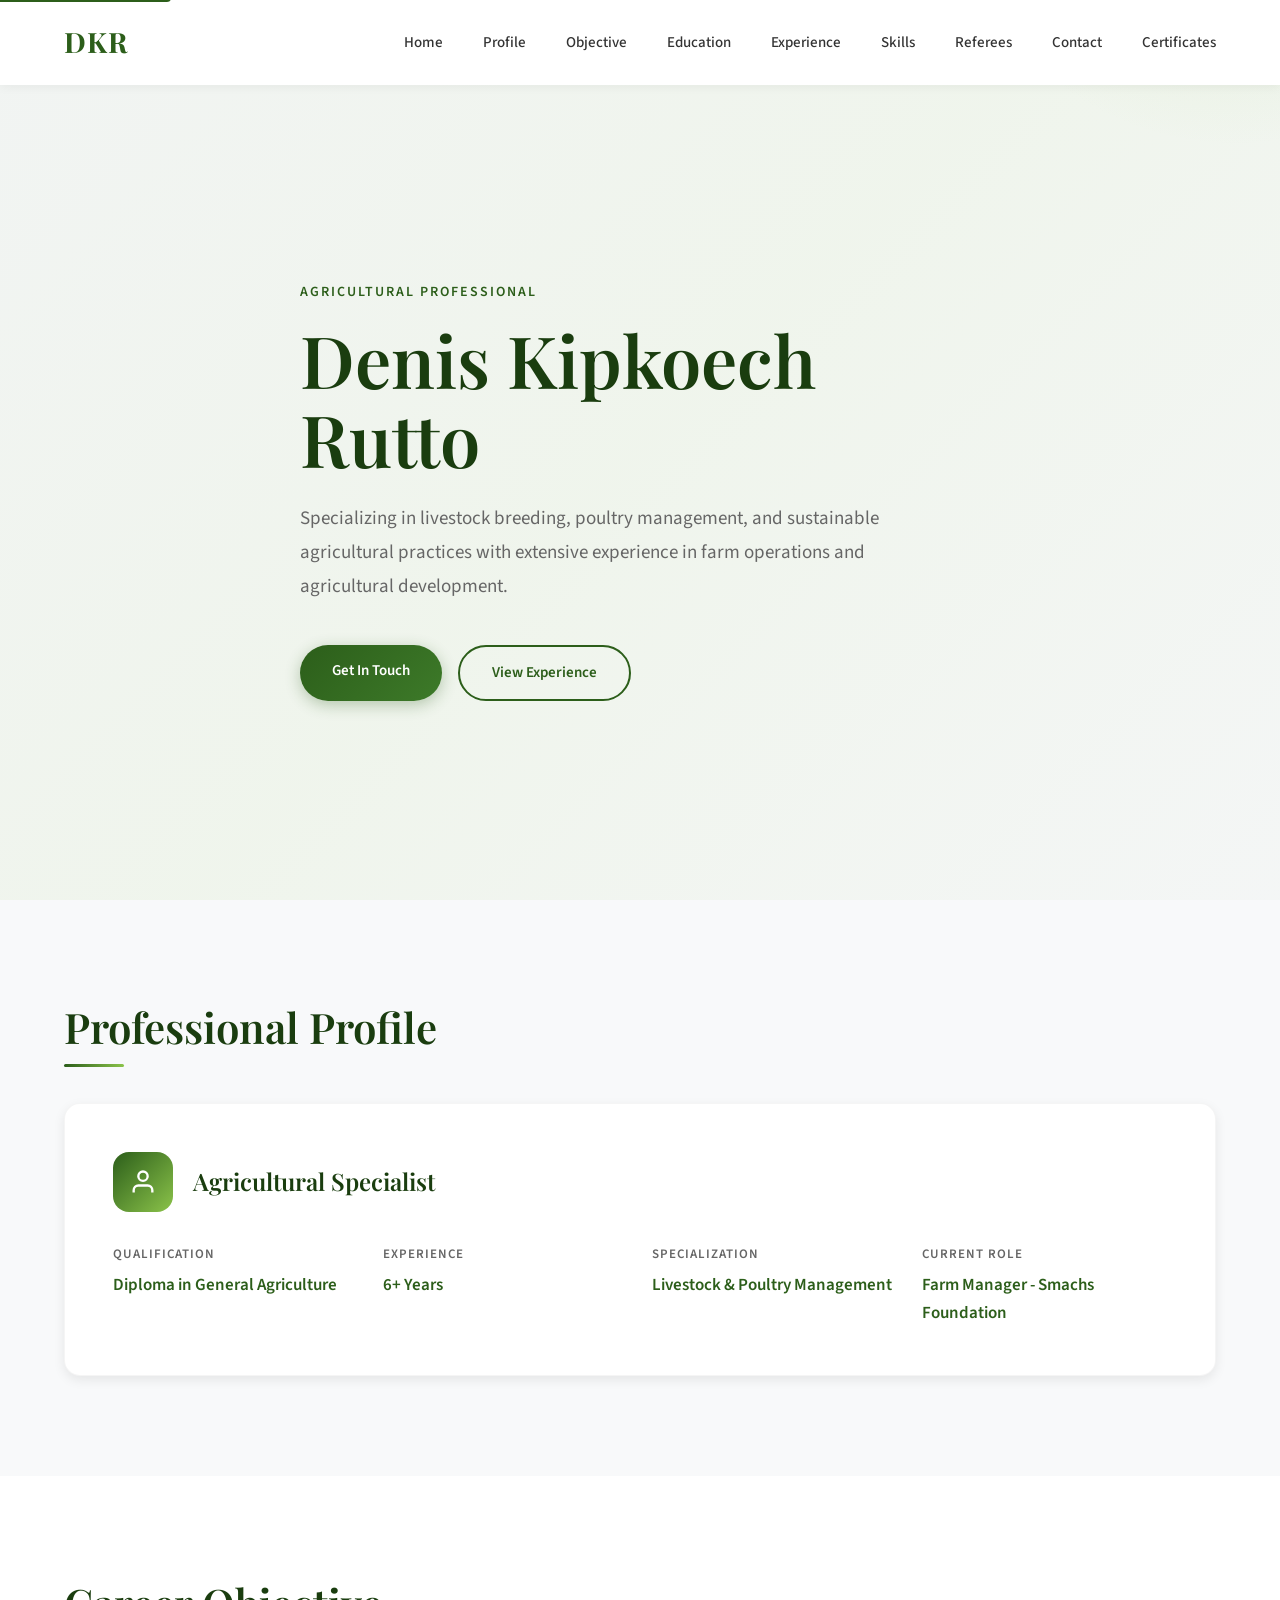
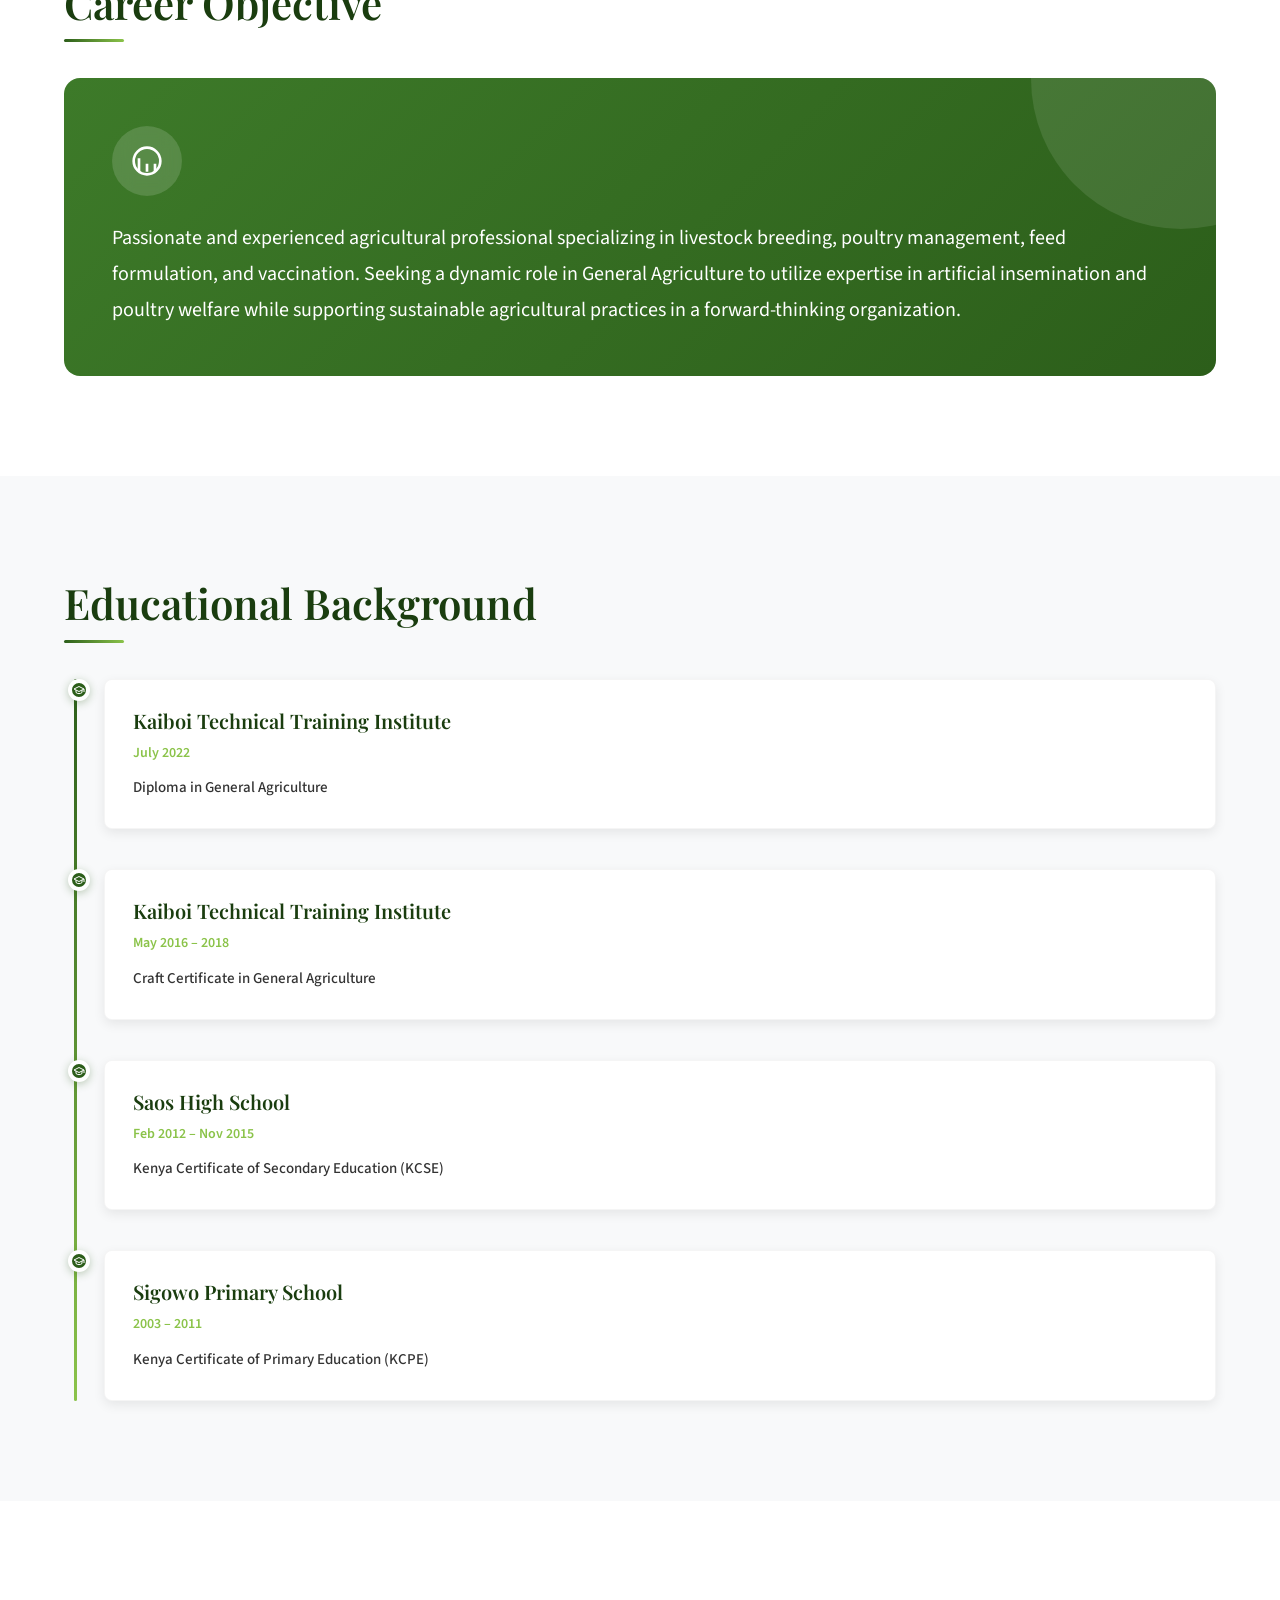
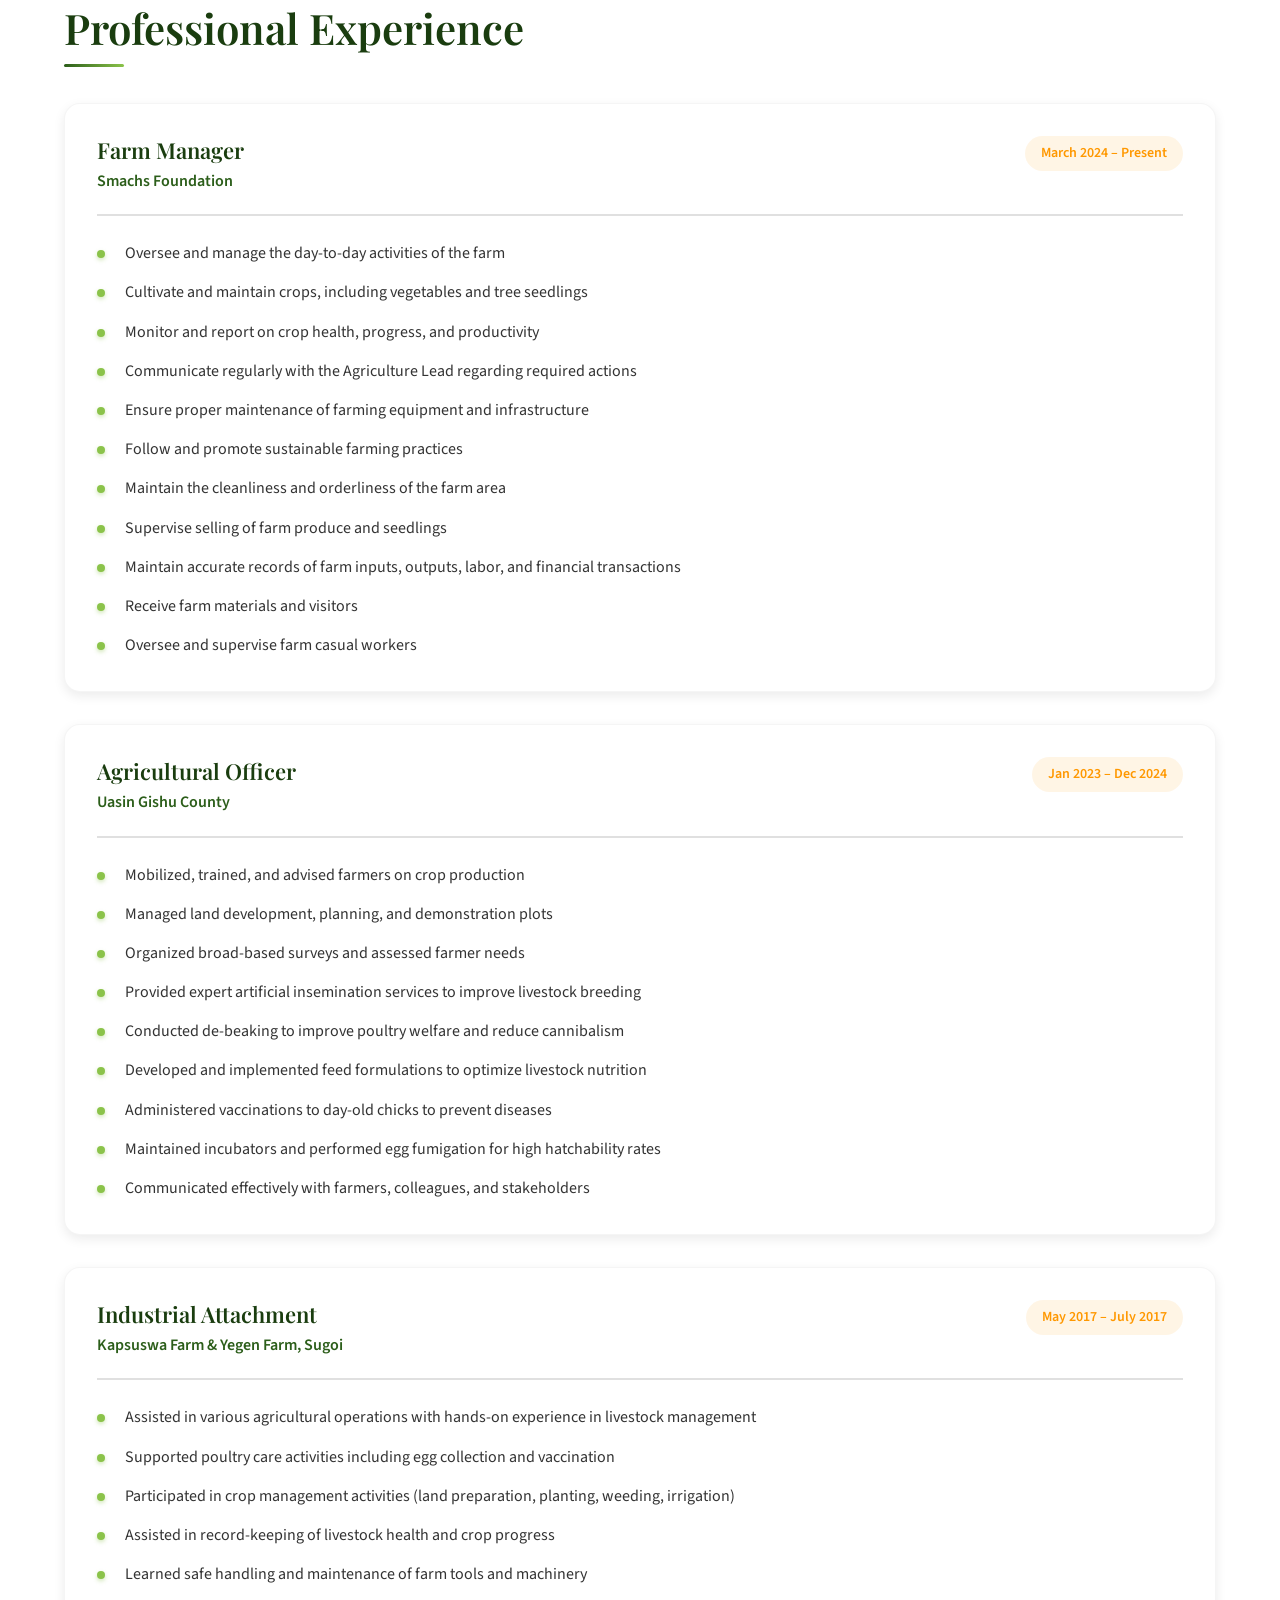
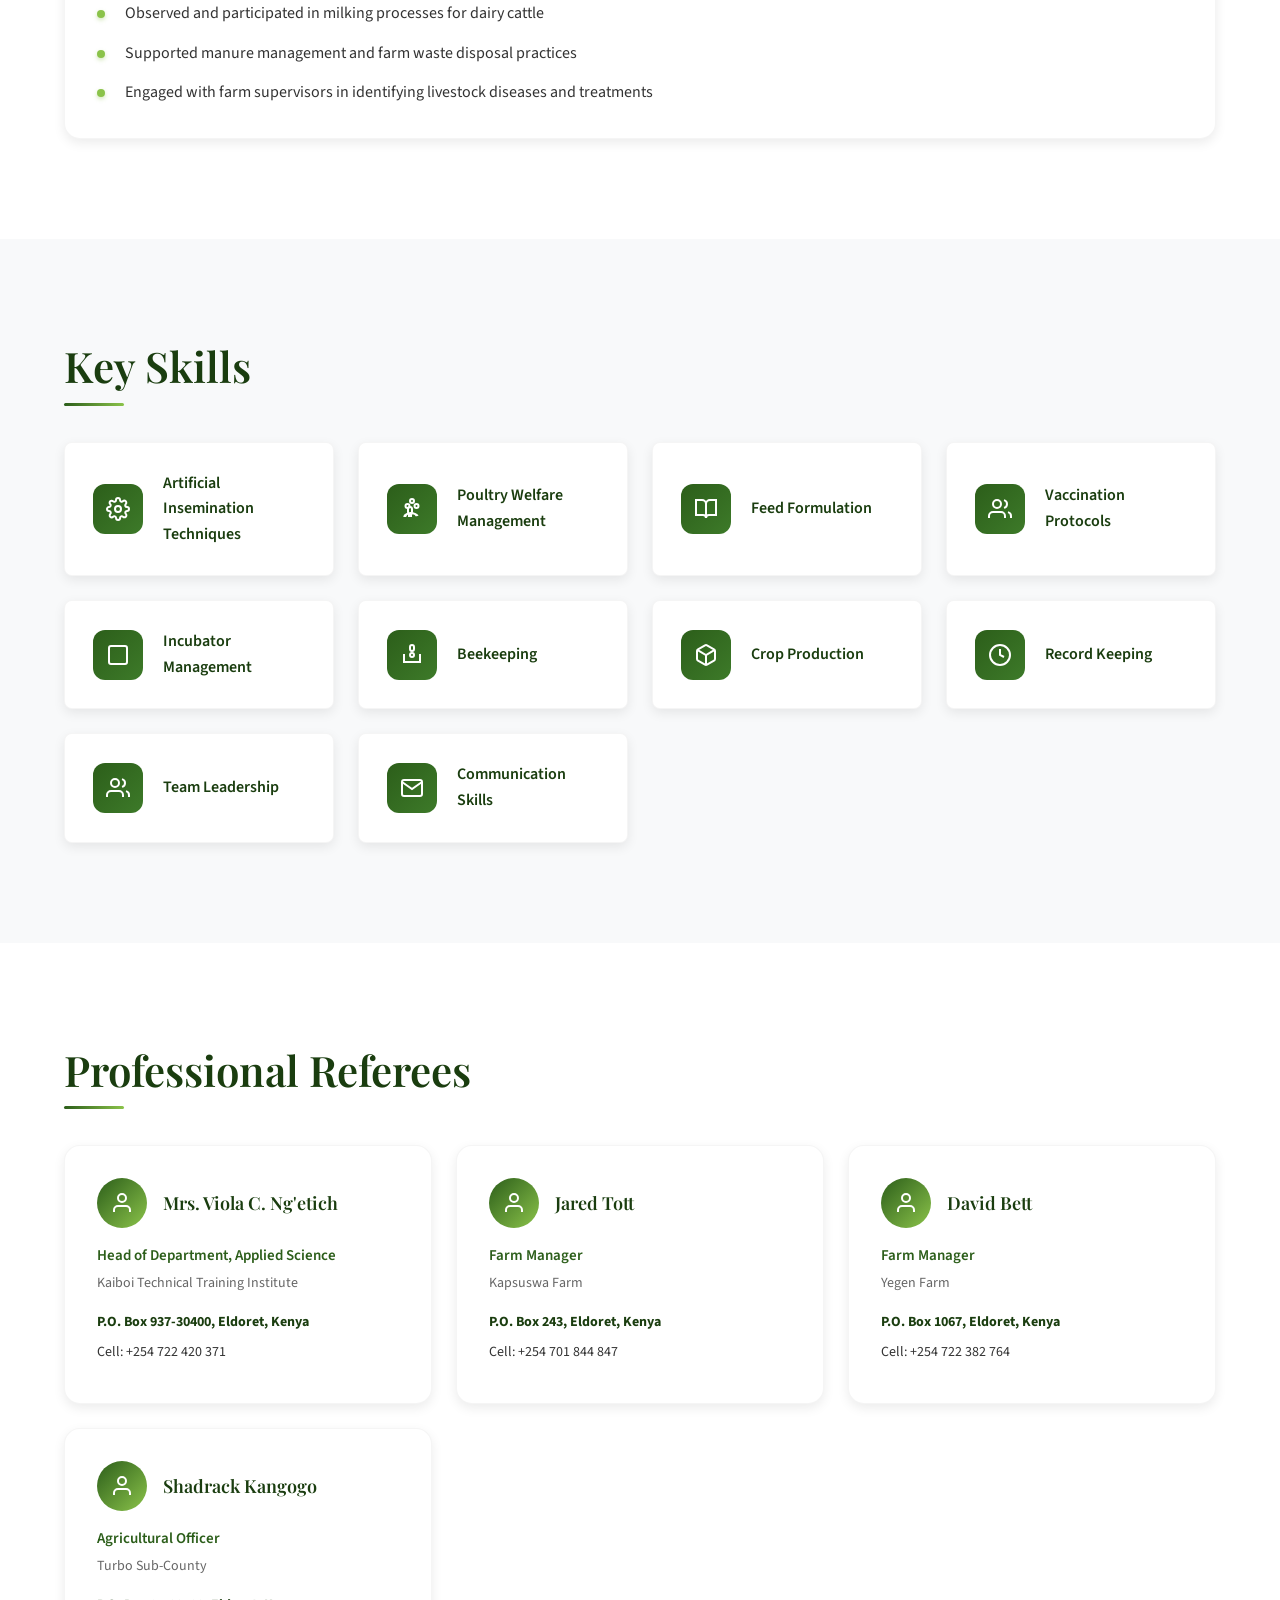
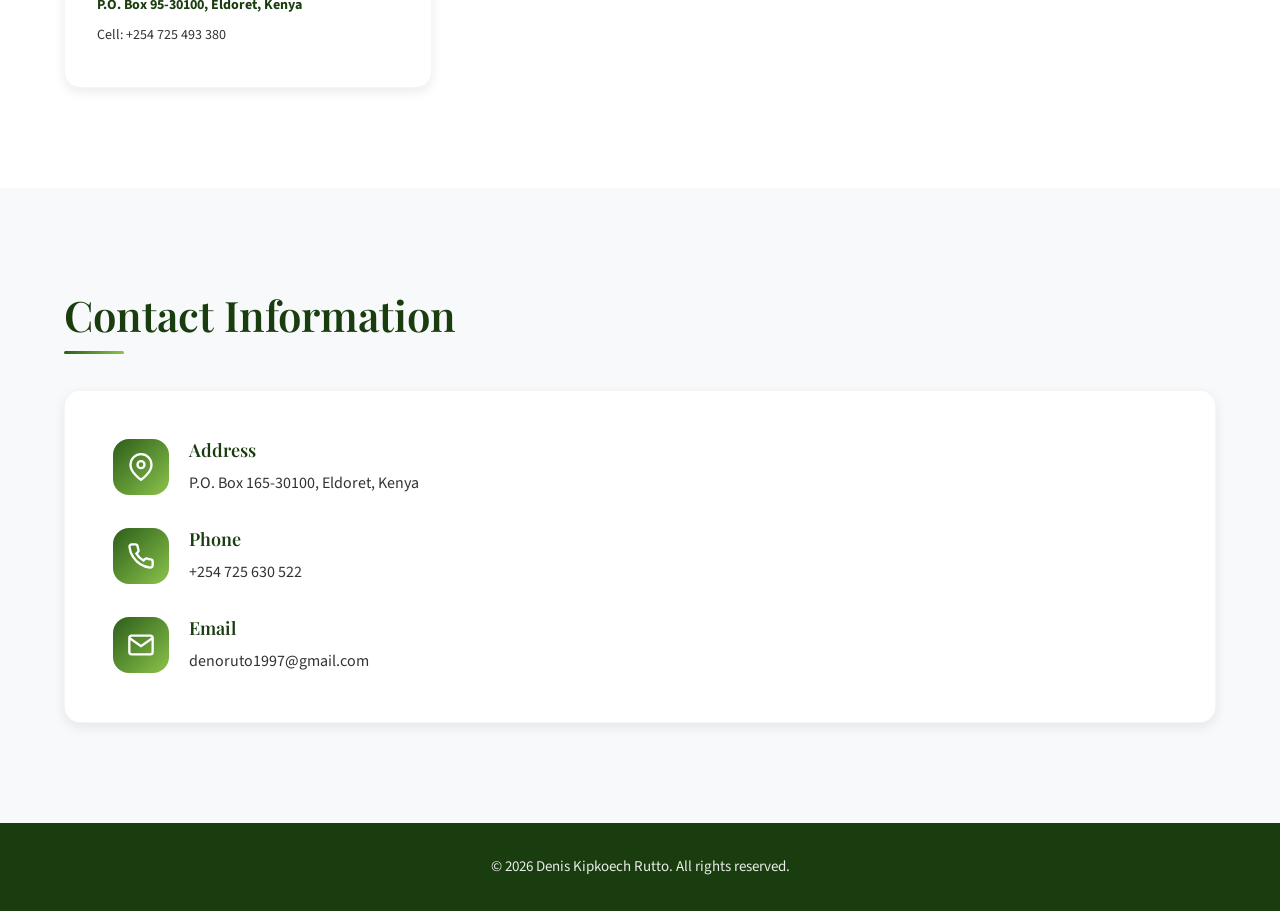
==== index.html @ 4ead5e88 "Initial commit" ====
<!DOCTYPE html>
<html lang="en">
<head>
    <meta charset="UTF-8">
    <meta name="viewport" content="width=device-width, initial-scale=1.0">
    <meta name="description" content="Denis Kipkoech Rutto - Agricultural Professional specializing in livestock breeding, poultry management, and sustainable farming with 6+ years of experience.">
    <meta property="og:title" content="Denis Kipkoech Rutto - Agricultural Professional Portfolio">
    <meta property="og:description" content="Professional portfolio showcasing expertise in livestock breeding, poultry management, feed formulation, and sustainable agriculture.">
    <meta property="og:type" content="website">
    <link rel="canonical" href="https://denoruto1997.github.io/portfolio/">
    <title>Denis Kipkoech Rutto - Agricultural Professional Portfolio</title>
    <link rel="stylesheet" href="css/style.css">
    <script type="application/ld+json">
    {
      "@context": "https://schema.org",
      "@type": "Person",
      "name": "Denis Kipkoech Rutto",
      "url": "https://denoruto1997.github.io/portfolio/",
      "jobTitle": "Farm Manager",
      "worksFor": {
        "@type": "Organization",
        "name": "Smachs Foundation"
      },
      "alumniOf": "Kaiboi Technical Training Institute",
      "knowsAbout": [
        "Livestock Breeding",
        "Poultry Management",
        "Artificial Insemination",
        "Feed Formulation",
        "Sustainable Agriculture"
      ],
      "telephone": "+254725630522",
      "email": "denoruto1997@gmail.com",
      "address": {
        "@type": "PostalAddress",
        "addressLocality": "Eldoret",
        "addressCountry": "Kenya"
      }
    }
    </script>
    <link href="https://fonts.googleapis.com/css2?family=Playfair+Display:wght@400;600;700&family=Source+Sans+Pro:wght@300;400;600&display=swap" rel="stylesheet">
</head>
<body>
    <a href="#main-content" class="skip-link">Skip to main content</a>
    <nav class="navbar">
        <div class="container">
            <div class="logo">DKR</div>
            <button class="menu-toggle" id="menuToggle" aria-label="Toggle navigation menu" aria-expanded="false" aria-controls="navMenu">
                <span></span>
                <span></span>
                <span></span>
            </button>
            <ul class="nav-menu" id="navMenu">
                <li><a href="#home">Home</a></li>
                <li><a href="#profile">Profile</a></li>
                <li><a href="#objective">Objective</a></li>
                <li><a href="#education">Education</a></li>
                <li><a href="#experience">Experience</a></li>
                <li><a href="#skills">Skills</a></li>
                <li><a href="#referees">Referees</a></li>
                <li><a href="#contact">Contact</a></li>
                <li><a href="certificates.html">Certificates</a></li>
            </ul>
        </div>
    </nav>

    <section id="home" class="hero">
        <div class="container">
            <div class="hero-content">
                <div class="hero-text">
                    <span class="subtitle">Agricultural Professional</span>
                    <h1>Denis Kipkoech Rutto</h1>
                    <p class="hero-description">Specializing in livestock breeding, poultry management, and sustainable agricultural practices with extensive experience in farm operations and agricultural development.</p>
                    <div class="hero-buttons">
                        <a href="#contact" class="btn btn-primary">Get In Touch</a>
                        <a href="#experience" class="btn btn-secondary">View Experience</a>
                    </div>
                </div>
            </div>
        </div>
        <div class="hero-bg"></div>
    </section>

    <section id="profile" class="section">
        <div class="container">
            <h2 class="section-title">Professional Profile</h2>
            <div class="profile-card">
                <div class="profile-header">
                    <div class="profile-icon">
                        <svg viewBox="0 0 24 24" fill="none" stroke="currentColor" stroke-width="2">
                            <path d="M20 21v-2a4 4 0 0 0-4-4H8a4 4 0 0 0-4 4v2"></path>
                            <circle cx="12" cy="7" r="4"></circle>
                        </svg>
                    </div>
                    <h3>Agricultural Specialist</h3>
                </div>
                <div class="profile-content">
                    <div class="info-grid">
                        <div class="info-item">
                            <span class="info-label">Qualification</span>
                            <span class="info-value">Diploma in General Agriculture</span>
                        </div>
                        <div class="info-item">
                            <span class="info-label">Experience</span>
                            <span class="info-value">6+ Years</span>
                        </div>
                        <div class="info-item">
                            <span class="info-label">Specialization</span>
                            <span class="info-value">Livestock & Poultry Management</span>
                        </div>
                        <div class="info-item">
                            <span class="info-label">Current Role</span>
                            <span class="info-value">Farm Manager - Smachs Foundation</span>
                        </div>
                    </div>
                </div>
            </div>
        </div>
    </section>

    <section id="objective" class="section alt">
        <div class="container">
            <h2 class="section-title">Career Objective</h2>
            <div class="objective-card">
                <div class="objective-icon">
                    <svg viewBox="0 0 24 24" fill="none" stroke="currentColor" stroke-width="2">
                        <path d="M12 20v-6M6 20V10M18 20v-6"></path>
                        <path d="M22 12a10 10 0 0 0-10-10C6.48 2 2 6.48 2 12s4.48 10 10 10a10 10 0 0 0 10-10z"></path>
                    </svg>
                </div>
                <p class="objective-text">Passionate and experienced agricultural professional specializing in livestock breeding, poultry management, feed formulation, and vaccination. Seeking a dynamic role in General Agriculture to utilize expertise in artificial insemination and poultry welfare while supporting sustainable agricultural practices in a forward-thinking organization.</p>
            </div>
        </div>
    </section>

    <section id="education" class="section">
        <div class="container">
            <h2 class="section-title">Educational Background</h2>
            <div class="timeline">
                <div class="timeline-item">
                    <div class="timeline-marker">
                        <svg viewBox="0 0 24 24" fill="none" stroke="currentColor" stroke-width="2">
                            <path d="M22 10v6M2 10l10-5 10 5-10 5z"></path>
                            <path d="M6 12v5c3 3 9 3 12 0v-5"></path>
                        </svg>
                    </div>
                    <div class="timeline-content">
                        <h3>Kaiboi Technical Training Institute</h3>
                        <span class="timeline-date">July 2022</span>
                        <span class="timeline-degree">Diploma in General Agriculture</span>
                    </div>
                </div>
                <div class="timeline-item">
                    <div class="timeline-marker">
                        <svg viewBox="0 0 24 24" fill="none" stroke="currentColor" stroke-width="2">
                            <path d="M22 10v6M2 10l10-5 10 5-10 5z"></path>
                            <path d="M6 12v5c3 3 9 3 12 0v-5"></path>
                        </svg>
                    </div>
                    <div class="timeline-content">
                        <h3>Kaiboi Technical Training Institute</h3>
                        <span class="timeline-date">May 2016 – 2018</span>
                        <span class="timeline-degree">Craft Certificate in General Agriculture</span>
                    </div>
                </div>
                <div class="timeline-item">
                    <div class="timeline-marker">
                        <svg viewBox="0 0 24 24" fill="none" stroke="currentColor" stroke-width="2">
                            <path d="M22 10v6M2 10l10-5 10 5-10 5z"></path>
                            <path d="M6 12v5c3 3 9 3 12 0v-5"></path>
                        </svg>
                    </div>
                    <div class="timeline-content">
                        <h3>Saos High School</h3>
                        <span class="timeline-date">Feb 2012 – Nov 2015</span>
                        <span class="timeline-degree">Kenya Certificate of Secondary Education (KCSE)</span>
                    </div>
                </div>
                <div class="timeline-item">
                    <div class="timeline-marker">
                        <svg viewBox="0 0 24 24" fill="none" stroke="currentColor" stroke-width="2">
                            <path d="M22 10v6M2 10l10-5 10 5-10 5z"></path>
                            <path d="M6 12v5c3 3 9 3 12 0v-5"></path>
                        </svg>
                    </div>
                    <div class="timeline-content">
                        <h3>Sigowo Primary School</h3>
                        <span class="timeline-date">2003 – 2011</span>
                        <span class="timeline-degree">Kenya Certificate of Primary Education (KCPE)</span>
                    </div>
                </div>
            </div>
        </div>
    </section>

    <section id="experience" class="section alt">
        <div class="container">
            <h2 class="section-title">Professional Experience</h2>
            <div class="experience-list">
                <article class="experience-card">
                    <div class="experience-header">
                        <div class="experience-title">
                            <h3>Farm Manager</h3>
                            <span class="company">Smachs Foundation</span>
                        </div>
                        <span class="experience-date">March 2024 – Present</span>
                    </div>
                    <ul class="responsibilities">
                        <li>Oversee and manage the day-to-day activities of the farm</li>
                        <li>Cultivate and maintain crops, including vegetables and tree seedlings</li>
                        <li>Monitor and report on crop health, progress, and productivity</li>
                        <li>Communicate regularly with the Agriculture Lead regarding required actions</li>
                        <li>Ensure proper maintenance of farming equipment and infrastructure</li>
                        <li>Follow and promote sustainable farming practices</li>
                        <li>Maintain the cleanliness and orderliness of the farm area</li>
                        <li>Supervise selling of farm produce and seedlings</li>
                        <li>Maintain accurate records of farm inputs, outputs, labor, and financial transactions</li>
                        <li>Receive farm materials and visitors</li>
                        <li>Oversee and supervise farm casual workers</li>
                    </ul>
                </article>
                <article class="experience-card">
                    <div class="experience-header">
                        <div class="experience-title">
                            <h3>Agricultural Officer</h3>
                            <span class="company">Uasin Gishu County</span>
                        </div>
                        <span class="experience-date">Jan 2023 – Dec 2024</span>
                    </div>
                    <ul class="responsibilities">
                        <li>Mobilized, trained, and advised farmers on crop production</li>
                        <li>Managed land development, planning, and demonstration plots</li>
                        <li>Organized broad-based surveys and assessed farmer needs</li>
                        <li>Provided expert artificial insemination services to improve livestock breeding</li>
                        <li>Conducted de-beaking to improve poultry welfare and reduce cannibalism</li>
                        <li>Developed and implemented feed formulations to optimize livestock nutrition</li>
                        <li>Administered vaccinations to day-old chicks to prevent diseases</li>
                        <li>Maintained incubators and performed egg fumigation for high hatchability rates</li>
                        <li>Communicated effectively with farmers, colleagues, and stakeholders</li>
                    </ul>
                </article>
                <article class="experience-card">
                    <div class="experience-header">
                        <div class="experience-title">
                            <h3>Industrial Attachment</h3>
                            <span class="company">Kapsuswa Farm & Yegen Farm, Sugoi</span>
                        </div>
                        <span class="experience-date">May 2017 – July 2017</span>
                    </div>
                    <ul class="responsibilities">
                        <li>Assisted in various agricultural operations with hands-on experience in livestock management</li>
                        <li>Supported poultry care activities including egg collection and vaccination</li>
                        <li>Participated in crop management activities (land preparation, planting, weeding, irrigation)</li>
                        <li>Assisted in record-keeping of livestock health and crop progress</li>
                        <li>Learned safe handling and maintenance of farm tools and machinery</li>
                        <li>Observed and participated in milking processes for dairy cattle</li>
                        <li>Supported manure management and farm waste disposal practices</li>
                        <li>Engaged with farm supervisors in identifying livestock diseases and treatments</li>
                    </ul>
                </article>
            </div>
        </div>
    </section>

    <section id="skills" class="section">
        <div class="container">
            <h2 class="section-title">Key Skills</h2>
            <div class="skills-grid">
                <div class="skill-item">
                    <div class="skill-icon">
                        <svg viewBox="0 0 24 24" fill="none" stroke="currentColor" stroke-width="2">
                            <circle cx="12" cy="12" r="3"></circle>
                            <path d="M19.4 15a1.65 1.65 0 0 0 .33 1.82l.06.06a2 2 0 0 1 0 2.83 2 2 0 0 1-2.83 0l-.06-.06a1.65 1.65 0 0 0-1.82-.33 1.65 1.65 0 0 0-1 1.51V21a2 2 0 0 1-2 2 2 2 0 0 1-2-2v-.09A1.65 1.65 0 0 0 9 19.4a1.65 1.65 0 0 0-1.82.33l-.06.06a2 2 0 0 1-2.83 0 2 2 0 0 1 0-2.83l.06-.06a1.65 1.65 0 0 0 .33-1.82 1.65 1.65 0 0 0-1.51-1H3a2 2 0 0 1-2-2 2 2 0 0 1 2-2h.09A1.65 1.65 0 0 0 4.6 9a1.65 1.65 0 0 0-.33-1.82l-.06-.06a2 2 0 0 1 0-2.83 2 2 0 0 1 2.83 0l.06.06a1.65 1.65 0 0 0 1.82.33H9a1.65 1.65 0 0 0 1-1.51V3a2 2 0 0 1 2-2 2 2 0 0 1 2 2v.09a1.65 1.65 0 0 0 1 1.51 1.65 1.65 0 0 0 1.82-.33l.06-.06a2 2 0 0 1 2.83 0 2 2 0 0 1 0 2.83l-.06.06a1.65 1.65 0 0 0-.33 1.82V9a1.65 1.65 0 0 0 1.51 1H21a2 2 0 0 1 2 2 2 2 0 0 1-2 2h-.09a1.65 1.65 0 0 0-1.51 1z"></path>
                        </svg>
                    </div>
                    <span>Artificial Insemination Techniques</span>
                </div>
                <div class="skill-item">
                    <div class="skill-icon">
                        <svg viewBox="0 0 24 24" fill="none" stroke="currentColor" stroke-width="2">
                            <path d="M5.52 19c.64-2.2 1.84-3 6.48-3-4.4 0-7.36 2.27-7.48 2.98z"></path>
                            <path d="M16.52 19c-.64-2.2-1.84-3-6.48-3 4.4 0 7.36 2.27 7.48 2.98"></path>
                            <path d="M12 19c-2.21 0-4-1.79-4-4v-3c0-1.1.9-2 2-2s2 .9 2 2v3c0 2.21-1.79 4-4 4z"></path>
                            <path d="M12 2c1.1 0 2 .9 2 2s-.9 2-2 2-2-.9-2-2 .9-2 2-2z"></path>
                            <path d="M7.5 7c1.1 0 2 .9 2 2s-.9 2-2 2-2-.9-2-2 .9-2 2-2z"></path>
                            <path d="M16.5 7c1.1 0 2 .9 2 2s-.9 2-2 2-2-.9-2-2 .9-2 2-2z"></path>
                        </svg>
                    </div>
                    <span>Poultry Welfare Management</span>
                </div>
                <div class="skill-item">
                    <div class="skill-icon">
                        <svg viewBox="0 0 24 24" fill="none" stroke="currentColor" stroke-width="2">
                            <path d="M2 3h6a4 4 0 0 1 4 4v14a3 3 0 0 0-3-3H2z"></path>
                            <path d="M22 3h-6a4 4 0 0 0-4 4v14a3 3 0 0 1 3-3h7z"></path>
                        </svg>
                    </div>
                    <span>Feed Formulation</span>
                </div>
                <div class="skill-item">
                    <div class="skill-icon">
                        <svg viewBox="0 0 24 24" fill="none" stroke="currentColor" stroke-width="2">
                            <path d="M17 21v-2a4 4 0 0 0-4-4H5a4 4 0 0 0-4 4v2"></path>
                            <circle cx="9" cy="7" r="4"></circle>
                            <path d="M23 21v-2a4 4 0 0 0-3-3.87"></path>
                            <path d="M16 3.13a4 4 0 0 1 0 7.75"></path>
                        </svg>
                    </div>
                    <span>Vaccination Protocols</span>
                </div>
                <div class="skill-item">
                    <div class="skill-icon">
                        <svg viewBox="0 0 24 24" fill="none" stroke="currentColor" stroke-width="2">
                            <rect x="3" y="3" width="18" height="18" rx="2" ry="2"></rect>
                        </svg>
                    </div>
                    <span>Incubator Management</span>
                </div>
                <div class="skill-item">
                    <div class="skill-icon">
                        <svg viewBox="0 0 24 24" fill="none" stroke="currentColor" stroke-width="2">
                            <polyline points="5 12 4 12 4 19 20 19 20 12 19 12"></polyline>
                            <circle cx="12" cy="12" r="2"></circle>
                            <path d="M12 2a2 2 0 0 0-2 2v2a2 2 0 0 0 2 2 2 2 0 0 0 2-2V4a2 2 0 0 0-2-2z"></path>
                        </svg>
                    </div>
                    <span>Beekeeping</span>
                </div>
                <div class="skill-item">
                    <div class="skill-icon">
                        <svg viewBox="0 0 24 24" fill="none" stroke="currentColor" stroke-width="2">
                            <path d="M21 16V8a2 2 0 0 0-1-1.73l-7-4a2 2 0 0 0-2 0l-7 4A2 2 0 0 0 3 8v8a2 2 0 0 0 1 1.73l7 4a2 2 0 0 0 2 0l7-4A2 2 0 0 0 21 16z"></path>
                            <polyline points="3.27 6.96 12 12.01 20.73 6.96"></polyline>
                            <line x1="12" y1="22.08" x2="12" y2="12"></line>
                        </svg>
                    </div>
                    <span>Crop Production</span>
                </div>
                <div class="skill-item">
                    <div class="skill-icon">
                        <svg viewBox="0 0 24 24" fill="none" stroke="currentColor" stroke-width="2">
                            <circle cx="12" cy="12" r="10"></circle>
                            <polyline points="12 6 12 12 16 14"></polyline>
                        </svg>
                    </div>
                    <span>Record Keeping</span>
                </div>
                <div class="skill-item">
                    <div class="skill-icon">
                        <svg viewBox="0 0 24 24" fill="none" stroke="currentColor" stroke-width="2">
                            <path d="M17 21v-2a4 4 0 0 0-4-4H5a4 4 0 0 0-4 4v2"></path>
                            <circle cx="9" cy="7" r="4"></circle>
                            <path d="M23 21v-2a4 4 0 0 0-3-3.87"></path>
                            <path d="M16 3.13a4 4 0 0 1 0 7.75"></path>
                        </svg>
                    </div>
                    <span>Team Leadership</span>
                </div>
                <div class="skill-item">
                    <div class="skill-icon">
                        <svg viewBox="0 0 24 24" fill="none" stroke="currentColor" stroke-width="2">
                            <path d="M4 4h16c1.1 0 2 .9 2 2v12c0 1.1-.9 2-2 2H4c-1.1 0-2-.9-2-2V6c0-1.1.9-2 2-2z"></path>
                            <polyline points="22,6 12,13 2,6"></polyline>
                        </svg>
                    </div>
                    <span>Communication Skills</span>
                </div>
            </div>
        </div>
    </section>

    <section id="referees" class="section alt">
        <div class="container">
            <h2 class="section-title">Professional Referees</h2>
            <div class="referees-grid">
                <article class="referee-card">
                    <div class="referee-header">
                        <div class="referee-icon">
                            <svg viewBox="0 0 24 24" fill="none" stroke="currentColor" stroke-width="2" aria-hidden="true">
                                <path d="M20 21v-2a4 4 0 0 0-4-4H8a4 4 0 0 0-4 4v2"></path>
                                <circle cx="12" cy="7" r="4"></circle>
                            </svg>
                        </div>
                        <h3>Mrs. Viola C. Ng'etich</h3>
                    </div>
                    <p class="referee-position">Head of Department, Applied Science</p>
                    <p class="referee-org">Kaiboi Technical Training Institute</p>
                    <div class="referee-contact">
                        <p><strong>P.O. Box 937-30400, Eldoret, Kenya</strong></p>
                        <p>Cell: +254 722 420 371</p>
                    </div>
                </article>
                <article class="referee-card">
                    <div class="referee-header">
                        <div class="referee-icon">
                            <svg viewBox="0 0 24 24" fill="none" stroke="currentColor" stroke-width="2" aria-hidden="true">
                                <path d="M20 21v-2a4 4 0 0 0-4-4H8a4 4 0 0 0-4 4v2"></path>
                                <circle cx="12" cy="7" r="4"></circle>
                            </svg>
                        </div>
                        <h3>Jared Tott</h3>
                    </div>
                    <p class="referee-position">Farm Manager</p>
                    <p class="referee-org">Kapsuswa Farm</p>
                    <div class="referee-contact">
                        <p><strong>P.O. Box 243, Eldoret, Kenya</strong></p>
                        <p>Cell: +254 701 844 847</p>
                    </div>
                </article>
                <article class="referee-card">
                    <div class="referee-header">
                        <div class="referee-icon">
                            <svg viewBox="0 0 24 24" fill="none" stroke="currentColor" stroke-width="2" aria-hidden="true">
                                <path d="M20 21v-2a4 4 0 0 0-4-4H8a4 4 0 0 0-4 4v2"></path>
                                <circle cx="12" cy="7" r="4"></circle>
                            </svg>
                        </div>
                        <h3>David Bett</h3>
                    </div>
                    <p class="referee-position">Farm Manager</p>
                    <p class="referee-org">Yegen Farm</p>
                    <div class="referee-contact">
                        <p><strong>P.O. Box 1067, Eldoret, Kenya</strong></p>
                        <p>Cell: +254 722 382 764</p>
                    </div>
                </article>
                <article class="referee-card">
                    <div class="referee-header">
                        <div class="referee-icon">
                            <svg viewBox="0 0 24 24" fill="none" stroke="currentColor" stroke-width="2" aria-hidden="true">
                                <path d="M20 21v-2a4 4 0 0 0-4-4H8a4 4 0 0 0-4 4v2"></path>
                                <circle cx="12" cy="7" r="4"></circle>
                            </svg>
                        </div>
                        <h3>Shadrack Kangogo</h3>
                    </div>
                    <p class="referee-position">Agricultural Officer</p>
                    <p class="referee-org">Turbo Sub-County</p>
                    <div class="referee-contact">
                        <p><strong>P.O. Box 95-30100, Eldoret, Kenya</strong></p>
                        <p>Cell: +254 725 493 380</p>
                    </div>
                </article>
            </div>
        </div>
    </section>

    <section id="contact" class="section">
        <div class="container">
            <h2 class="section-title">Contact Information</h2>
            <div class="contact-card">
                <div class="contact-info">
                    <div class="contact-item">
                        <div class="contact-icon">
                            <svg viewBox="0 0 24 24" fill="none" stroke="currentColor" stroke-width="2" aria-hidden="true">
                                <path d="M21 10c0 7-9 13-9 13s-9-6-9-13a9 9 0 0 1 18 0z"></path>
                                <circle cx="12" cy="10" r="3"></circle>
                            </svg>
                        </div>
                        <div>
                            <h4>Address</h4>
                            <p>P.O. Box 165-30100, Eldoret, Kenya</p>
                        </div>
                    </div>
                    <div class="contact-item">
                        <div class="contact-icon">
                            <svg viewBox="0 0 24 24" fill="none" stroke="currentColor" stroke-width="2" aria-hidden="true">
                                <path d="M22 16.92v3a2 2 0 0 1-2.18 2 19.79 19.79 0 0 1-8.63-3.07 19.5 19.5 0 0 1-6-6 19.79 19.79 0 0 1-3.07-8.67A2 2 0 0 1 4.11 2h3a2 2 0 0 1 2 1.72 12.84 12.84 0 0 0 .7 2.81 2 2 0 0 1-.45 2.11L8.09 9.91a16 16 0 0 0 6 6l1.27-1.27a2 2 0 0 1 2.11-.45 12.84 12.84 0 0 0 2.81.7A2 2 0 0 1 22 16.92z"></path>
                            </svg>
                        </div>
                        <div>
                            <h4>Phone</h4>
                            <p>+254 725 630 522</p>
                        </div>
                    </div>
                    <div class="contact-item">
                        <div class="contact-icon">
                            <svg viewBox="0 0 24 24" fill="none" stroke="currentColor" stroke-width="2" aria-hidden="true">
                                <path d="M4 4h16c1.1 0 2 .9 2 2v12c0 1.1-.9 2-2 2H4c-1.1 0-2-.9-2-2V6c0-1.1.9-2 2-2z"></path>
                                <polyline points="22,6 12,13 2,6"></polyline>
                            </svg>
                        </div>
                        <div>
                            <h4>Email</h4>
                            <p>denoruto1997@gmail.com</p>
                        </div>
                    </div>
                </div>
            </div>
        </div>
    </section>

    <footer>
        <div class="container">
            <p>&copy; 2026 Denis Kipkoech Rutto. All rights reserved.</p>
        </div>
    </footer>

    <script src="js/script.js"></script>
</body>
</html>
---- css/style.css ----
/* CSS Reset & Base Styles */
* {
    margin: 0;
    padding: 0;
    box-sizing: border-box;
}

:root {
    --primary: #2c5e1a;
    --primary-light: #3d7a29;
    --primary-dark: #1a3d0f;
    --secondary: #8bc34a;
    --accent: #ff9800;
    --text: #333333;
    --text-light: #666666;
    --bg: #f8f9fa;
    --white: #ffffff;
    --gray: #e0e0e0;
    --shadow: 0 4px 12px rgba(0, 0, 0, 0.08);
    --shadow-lg: 0 8px 24px rgba(0, 0, 0, 0.12);
    --border-radius: 8px;
    --border-radius-lg: 16px;
    --transition: all 0.3s ease;
}

html {
    scroll-behavior: smooth;
}

body {
    font-family: 'Source Sans Pro', sans-serif;
    line-height: 1.6;
    color: var(--text);
    background-color: var(--bg);
    overflow-x: hidden;
}

h1, h2, h3, h4 {
    font-family: 'Playfair Display', serif;
    font-weight: 600;
    line-height: 1.3;
}

.container {
    max-width: 1200px;
    margin: 0 auto;
    padding: 0 24px;
}

/* Typography */
.subtitle {
    display: inline-block;
    font-size: 14px;
    font-weight: 600;
    text-transform: uppercase;
    letter-spacing: 2px;
    color: var(--primary);
    margin-bottom: 16px;
}

.section-title {
    font-size: clamp(28px, 5vw, 42px);
    color: var(--primary-dark);
    margin-bottom: 48px;
    position: relative;
    display: inline-block;
}

.section-title::after {
    content: '';
    position: absolute;
    bottom: -12px;
    left: 0;
    width: 60px;
    height: 3px;
    background: linear-gradient(90deg, var(--primary), var(--secondary));
    border-radius: 2px;
}

/* Buttons */
.btn {
    display: inline-block;
    padding: 14px 32px;
    border-radius: 50px;
    text-decoration: none;
    font-weight: 600;
    font-size: 15px;
    transition: var(--transition);
    border: none;
    cursor: pointer;
    text-align: center;
}

.btn-primary {
    background: linear-gradient(135deg, var(--primary), var(--primary-light));
    color: var(--white);
    box-shadow: 0 4px 15px rgba(44, 94, 26, 0.3);
}

.btn-primary:hover {
    transform: translateY(-3px);
    box-shadow: 0 6px 20px rgba(44, 94, 26, 0.4);
    background: linear-gradient(135deg, var(--primary-light), var(--primary));
}

.btn-secondary {
    background: transparent;
    color: var(--primary);
    border: 2px solid var(--primary);
}

.btn-secondary:hover {
    background: var(--primary);
    color: var(--white);
    transform: translateY(-3px);
}

/* Navigation */
.navbar {
    position: fixed;
    top: 0;
    left: 0;
    right: 0;
    z-index: 1000;
    background: rgba(255, 255, 255, 0.98);
    box-shadow: 0 2px 10px rgba(0, 0, 0, 0.05);
    transition: var(--transition);
}

.navbar.scrolled {
    box-shadow: 0 4px 20px rgba(0, 0, 0, 0.1);
}

.navbar .container {
    display: flex;
    justify-content: space-between;
    align-items: center;
    padding: 20px 24px;
}

.logo {
    font-family: 'Playfair Display', serif;
    font-size: 28px;
    font-weight: 700;
    color: var(--primary);
    letter-spacing: 1px;
}

.nav-menu {
    display: flex;
    list-style: none;
    gap: 40px;
}

.nav-menu a {
    text-decoration: none;
    color: var(--text);
    font-weight: 500;
    font-size: 15px;
    transition: var(--transition);
    position: relative;
}

.nav-menu a::after {
    content: '';
    position: absolute;
    bottom: -4px;
    left: 0;
    width: 0;
    height: 2px;
    background: var(--primary);
    transition: var(--transition);
}

.nav-menu a:hover {
    color: var(--primary);
}

.nav-menu a:hover::after {
    width: 100%;
}

.menu-toggle {
    display: none;
    flex-direction: column;
    background: none;
    border: none;
    cursor: pointer;
    padding: 5px;
    gap: 5px;
}

.menu-toggle span {
    display: block;
    width: 25px;
    height: 2px;
    background: var(--primary);
    transition: var(--transition);
    border-radius: 2px;
}

/* Hero Section */
.hero {
    position: relative;
    min-height: 100vh;
    display: flex;
    align-items: center;
    overflow: hidden;
    padding-top: 80px;
}

.hero-bg {
    position: absolute;
    top: 0;
    left: 0;
    right: 0;
    bottom: 0;
    background: linear-gradient(135deg, rgba(44, 94, 26, 0.03) 0%, rgba(139, 195, 74, 0.08) 50%, rgba(44, 94, 26, 0.02) 100%);
    z-index: -1;
}

.hero-bg::before {
    content: '';
    position: absolute;
    top: -50%;
    right: -20%;
    width: 600px;
    height: 600px;
    background: radial-gradient(circle, rgba(139, 195, 74, 0.15) 0%, transparent 70%);
    border-radius: 50%;
}

.hero-content {
    padding: 80px 0;
}

.hero-text {
    max-width: 680px;
}

.hero-text h1 {
    font-size: clamp(48px, 8vw, 72px);
    color: var(--primary-dark);
    margin-bottom: 24px;
    line-height: 1.1;
}

.hero-description {
    font-size: 19px;
    color: var(--text-light);
    margin-bottom: 40px;
    line-height: 1.8;
    max-width: 600px;
}

.hero-buttons {
    display: flex;
    gap: 16px;
    flex-wrap: wrap;
}

/* Section Base */
.section {
    padding: 100px 0;
}

.section.alt {
    background: var(--white);
}

/* Profile Card */
.profile-card {
    background: var(--white);
    border-radius: var(--border-radius-lg);
    padding: 48px;
    box-shadow: var(--shadow);
    border: 1px solid rgba(0, 0, 0, 0.04);
}

.profile-header {
    display: flex;
    align-items: center;
    gap: 20px;
    margin-bottom: 32px;
}

.profile-icon {
    width: 60px;
    height: 60px;
    background: linear-gradient(135deg, var(--primary), var(--secondary));
    border-radius: 16px;
    display: flex;
    align-items: center;
    justify-content: center;
    color: var(--white);
}

.profile-icon svg {
    width: 28px;
    height: 28px;
}

.profile-header h3 {
    font-size: 24px;
    color: var(--primary-dark);
}

.info-grid {
    display: grid;
    grid-template-columns: repeat(auto-fit, minmax(200px, 1fr));
    gap: 24px;
}

.info-item {
    display: flex;
    flex-direction: column;
    gap: 8px;
}

.info-label {
    font-size: 13px;
    font-weight: 600;
    text-transform: uppercase;
    letter-spacing: 1px;
    color: var(--text-light);
}

.info-value {
    font-size: 17px;
    font-weight: 600;
    color: var(--primary);
}

/* Objective Card */
.objective-card {
    background: linear-gradient(135deg, var(--primary-light), var(--primary));
    border-radius: var(--border-radius-lg);
    padding: 48px;
    position: relative;
    overflow: hidden;
}

.objective-card::before {
    content: '';
    position: absolute;
    top: -50%;
    right: -10%;
    width: 300px;
    height: 300px;
    background: rgba(255, 255, 255, 0.1);
    border-radius: 50%;
}

.objective-icon {
    width: 70px;
    height: 70px;
    background: rgba(255, 255, 255, 0.15);
    border-radius: 50%;
    display: flex;
    align-items: center;
    justify-content: center;
    margin-bottom: 24px;
    backdrop-filter: blur(10px);
}

.objective-icon svg {
    width: 32px;
    height: 32px;
    color: var(--white);
}

.objective-text {
    font-size: 20px;
    color: var(--white);
    line-height: 1.8;
    position: relative;
    z-index: 1;
}

/* Timeline */
.timeline {
    position: relative;
    padding-left: 40px;
}

.timeline::before {
    content: '';
    position: absolute;
    left: 10px;
    top: 0;
    bottom: 0;
    width: 3px;
    background: linear-gradient(180deg, var(--primary), var(--secondary));
    border-radius: 2px;
}

.timeline-item {
    position: relative;
    padding-bottom: 40px;
}

.timeline-item:last-child {
    padding-bottom: 0;
}

.timeline-marker {
    position: absolute;
    left: -36px;
    top: 0;
    width: 22px;
    height: 22px;
    background: var(--primary);
    border-radius: 50%;
    display: flex;
    align-items: center;
    justify-content: center;
    border: 4px solid var(--white);
    box-shadow: 0 2px 8px rgba(44, 94, 26, 0.3);
    transition: var(--transition);
}

.timeline-item:hover .timeline-marker {
    transform: scale(1.2);
    background: var(--secondary);
}

.timeline-marker svg {
    width: 12px;
    height: 12px;
    color: var(--white);
}

.timeline-content {
    background: var(--white);
    padding: 28px;
    border-radius: var(--border-radius);
    box-shadow: var(--shadow);
    transition: var(--transition);
    border: 1px solid rgba(0, 0, 0, 0.04);
}

.timeline-content:hover {
    transform: translateX(8px);
    box-shadow: var(--shadow-lg);
}

.timeline-content h3 {
    font-size: 20px;
    color: var(--primary-dark);
    margin-bottom: 8px;
}

.timeline-date {
    display: block;
    font-size: 14px;
    font-weight: 600;
    color: var(--secondary);
    margin-bottom: 12px;
}

.timeline-degree {
    display: block;
    font-size: 15px;
    color: var(--text);
    font-weight: 500;
}

/* Experience Cards */
.experience-list {
    display: flex;
    flex-direction: column;
    gap: 32px;
}

.experience-card {
    background: var(--white);
    border-radius: var(--border-radius-lg);
    padding: 32px;
    box-shadow: var(--shadow);
    border: 1px solid rgba(0, 0, 0, 0.04);
    transition: var(--transition);
}

.experience-card:hover {
    transform: translateY(-4px);
    box-shadow: var(--shadow-lg);
}

.experience-header {
    display: flex;
    justify-content: space-between;
    align-items: flex-start;
    flex-wrap: wrap;
    gap: 16px;
    margin-bottom: 24px;
    padding-bottom: 20px;
    border-bottom: 2px solid var(--gray);
}

.experience-title h3 {
    font-size: 22px;
    color: var(--primary-dark);
    margin-bottom: 4px;
}

.company {
    font-size: 16px;
    color: var(--primary);
    font-weight: 600;
}

.experience-date {
    font-size: 14px;
    font-weight: 600;
    color: var(--accent);
    background: rgba(255, 152, 0, 0.1);
    padding: 6px 16px;
    border-radius: 50px;
    white-space: nowrap;
}

.responsibilities {
    list-style: none;
    display: flex;
    flex-direction: column;
    gap: 12px;
}

.responsibilities li {
    padding-left: 28px;
    position: relative;
    color: var(--text);
    line-height: 1.7;
}

.responsibilities li::before {
    content: '';
    position: absolute;
    left: 0;
    top: 10px;
    width: 8px;
    height: 8px;
    background: var(--secondary);
    border-radius: 50%;
    box-shadow: 0 2px 4px rgba(139, 195, 74, 0.4);
}

/* Skills Grid */
.skills-grid {
    display: grid;
    grid-template-columns: repeat(auto-fit, minmax(250px, 1fr));
    gap: 24px;
}

.skill-item {
    background: var(--white);
    border-radius: var(--border-radius);
    padding: 28px;
    display: flex;
    align-items: center;
    gap: 20px;
    box-shadow: var(--shadow);
    transition: var(--transition);
    border: 1px solid rgba(0, 0, 0, 0.04);
}

.skill-item:hover {
    transform: translateY(-4px);
    box-shadow: var(--shadow-lg);
    border-color: var(--primary);
}

.skill-icon {
    width: 50px;
    height: 50px;
    background: linear-gradient(135deg, var(--primary), var(--primary-light));
    border-radius: 12px;
    display: flex;
    align-items: center;
    justify-content: center;
    flex-shrink: 0;
}

.skill-icon svg {
    width: 24px;
    height: 24px;
    color: var(--white);
}

.skill-item span {
    font-size: 16px;
    font-weight: 600;
    color: var(--primary-dark);
}

/* Referees Grid */
.referees-grid {
    display: grid;
    grid-template-columns: repeat(auto-fit, minmax(280px, 1fr));
    gap: 24px;
}

.referee-card {
    background: var(--white);
    border-radius: var(--border-radius-lg);
    padding: 32px;
    box-shadow: var(--shadow);
    transition: var(--transition);
    border: 1px solid rgba(0, 0, 0, 0.04);
}

.referee-card:hover {
    transform: translateY(-4px);
    box-shadow: var(--shadow-lg);
}

.referee-header {
    display: flex;
    align-items: center;
    gap: 16px;
    margin-bottom: 16px;
}

.referee-icon {
    width: 50px;
    height: 50px;
    background: linear-gradient(135deg, var(--primary), var(--secondary));
    border-radius: 50%;
    display: flex;
    align-items: center;
    justify-content: center;
    flex-shrink: 0;
    color: var(--white);
}

.referee-icon svg {
    width: 24px;
    height: 24px;
}

.referee-header h3 {
    font-size: 18px;
    color: var(--primary-dark);
}

.referee-position {
    font-size: 15px;
    color: var(--primary);
    font-weight: 600;
    margin-bottom: 4px;
}

.referee-org {
    font-size: 14px;
    color: var(--text-light);
    margin-bottom: 16px;
}

.referee-contact p {
    font-size: 14px;
    color: var(--text);
    margin-bottom: 8px;
}

.referee-contact p strong {
    color: var(--primary-dark);
}

/* Contact Section */
.contact-card {
    background: var(--white);
    border-radius: var(--border-radius-lg);
    padding: 0;
    overflow: hidden;
    box-shadow: var(--shadow);
    border: 1px solid rgba(0, 0, 0, 0.04);
}

.contact-info {
    display: flex;
    flex-direction: column;
    gap: 32px;
    padding: 48px;
}

.contact-item {
    display: flex;
    align-items: flex-start;
    gap: 20px;
}

.contact-icon {
    width: 56px;
    height: 56px;
    background: linear-gradient(135deg, var(--primary), var(--secondary));
    border-radius: 16px;
    display: flex;
    align-items: center;
    justify-content: center;
    flex-shrink: 0;
    color: var(--white);
}

.contact-icon svg {
    width: 28px;
    height: 28px;
}

.contact-item h4 {
    font-size: 18px;
    color: var(--primary-dark);
    margin-bottom: 8px;
}

.contact-item p {
    color: var(--text);
    line-height: 1.6;
}

/* Footer */
footer {
    background: var(--primary-dark);
    color: var(--white);
    padding: 32px 0;
    text-align: center;
}

footer p {
    font-size: 15px;
    opacity: 0.9;
}

/* Responsive Design */
@media (max-width: 768px) {
    .menu-toggle {
        display: flex;
    }

    .nav-menu {
        position: fixed;
        top: 72px;
        left: 0;
        right: 0;
        background: var(--white);
        flex-direction: column;
        padding: 24px;
        gap: 16px;
        box-shadow: 0 10px 30px rgba(0, 0, 0, 0.1);
        transform: translateY(-100%);
        opacity: 0;
        visibility: hidden;
        transition: var(--transition);
    }

    .nav-menu.active {
        transform: translateY(0);
        opacity: 1;
        visibility: visible;
    }

    .nav-menu a::after {
        display: none;
    }

    .hero-text h1 {
        font-size: 40px;
    }

    .hero-description {
        font-size: 17px;
    }

    .objective-text {
        font-size: 18px;
    }

    .info-grid {
        grid-template-columns: 1fr;
    }

    .experience-header {
        flex-direction: column;
    }

    .experience-date {
        align-self: flex-start;
    }

    .section {
        padding: 60px 0;
    }

    .profile-card,
    .objective-card {
        padding: 32px;
    }

    .contact-info {
        padding: 32px;
    }
}

@media (max-width: 480px) {
    .container {
        padding: 0 16px;
    }

    .hero-text h1 {
        font-size: 36px;
    }

    .hero-buttons {
        flex-direction: column;
    }

    .btn {
        width: 100%;
    }

    .experience-card,
    .referee-card {
        padding: 24px;
    }
}

/* Reduced Motion */
@media (prefers-reduced-motion: reduce) {
    * {
        animation-duration: 0.01ms !important;
        animation-iteration-count: 1 !important;
        transition-duration: 0.01ms !important;
    }

    html {
        scroll-behavior: auto;
    }
}

/* Focus Visible */
.btn:focus-visible,
a:focus-visible,
button:focus-visible {
    outline: 3px solid var(--accent);
    outline-offset: 2px;
}

/* Skip Link */
.skip-link {
    position: absolute;
    top: -40px;
    left: 0;
    background: var(--primary);
    color: var(--white);
    padding: 8px 16px;
    z-index: 1001;
    border-radius: 0 0 4px 0;
    text-decoration: none;
    transition: top 0.3s;
}

.skip-link:focus {
    top: 0;
}
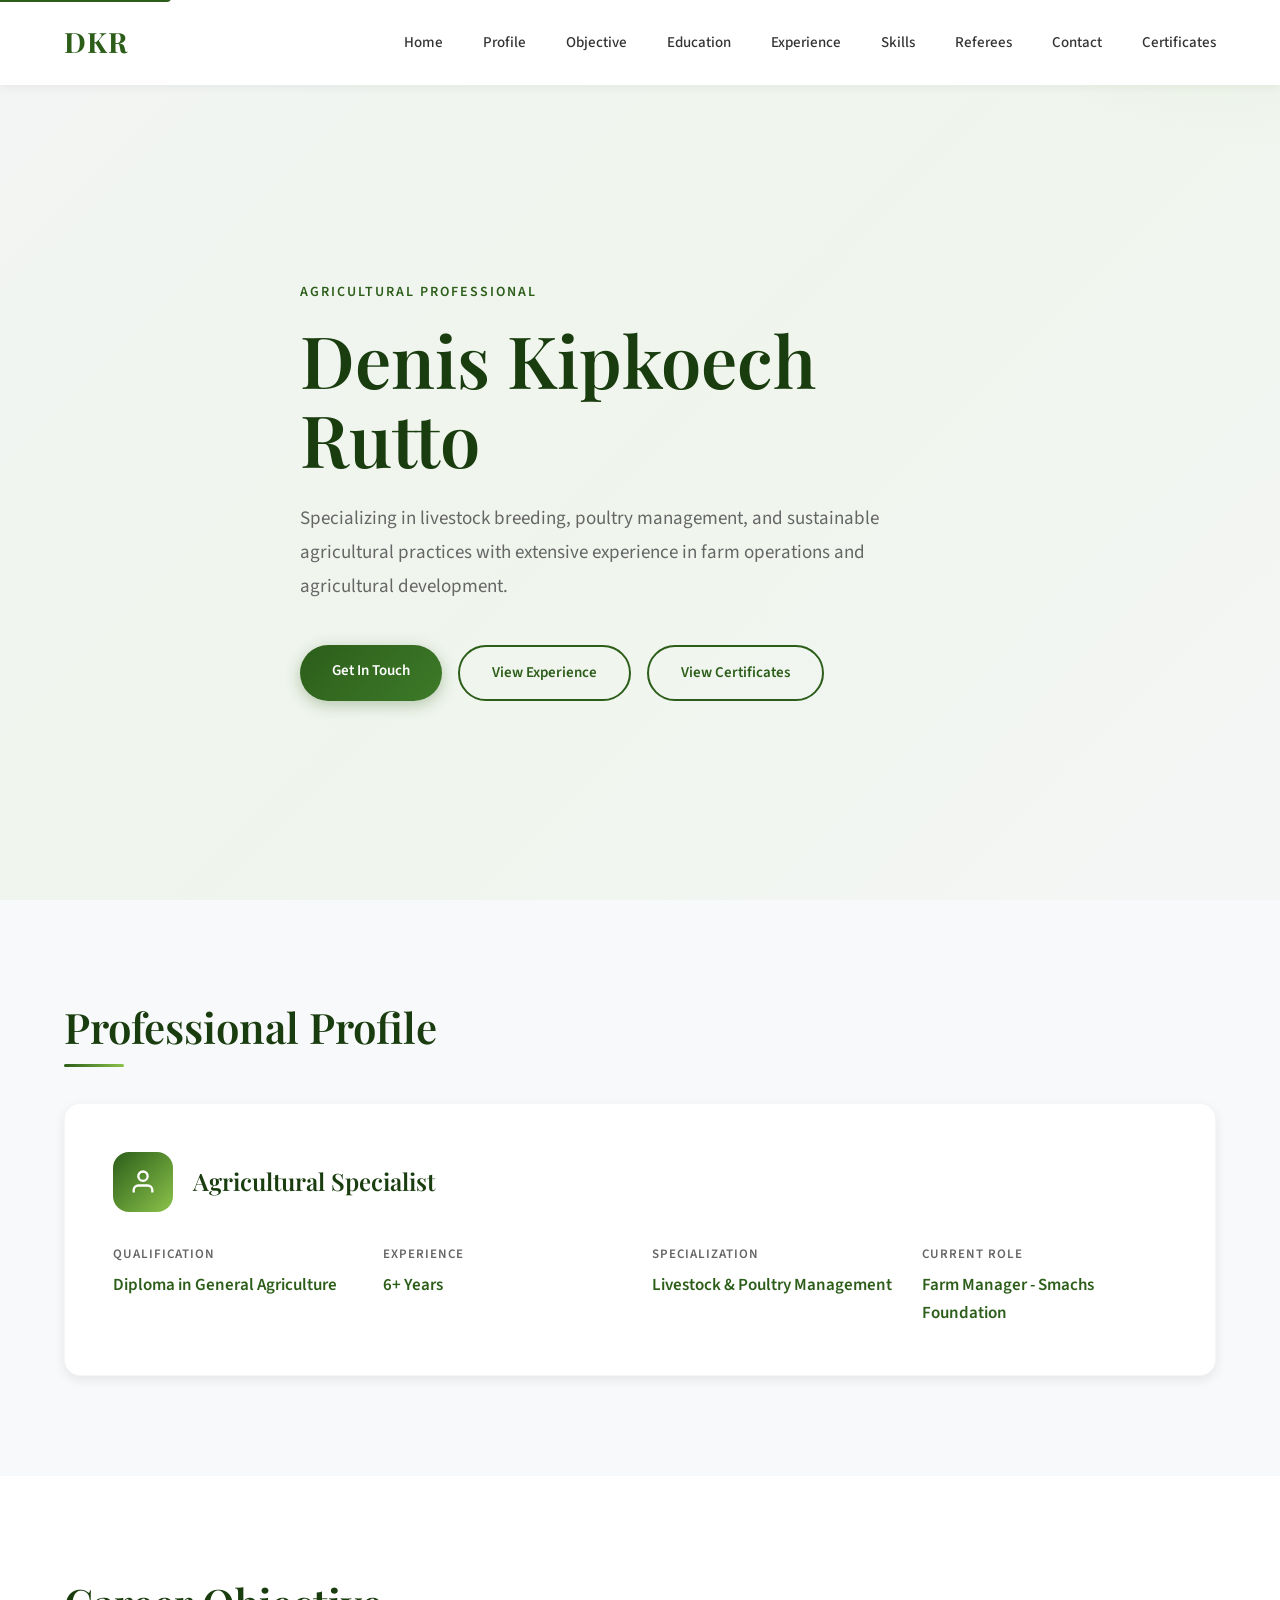
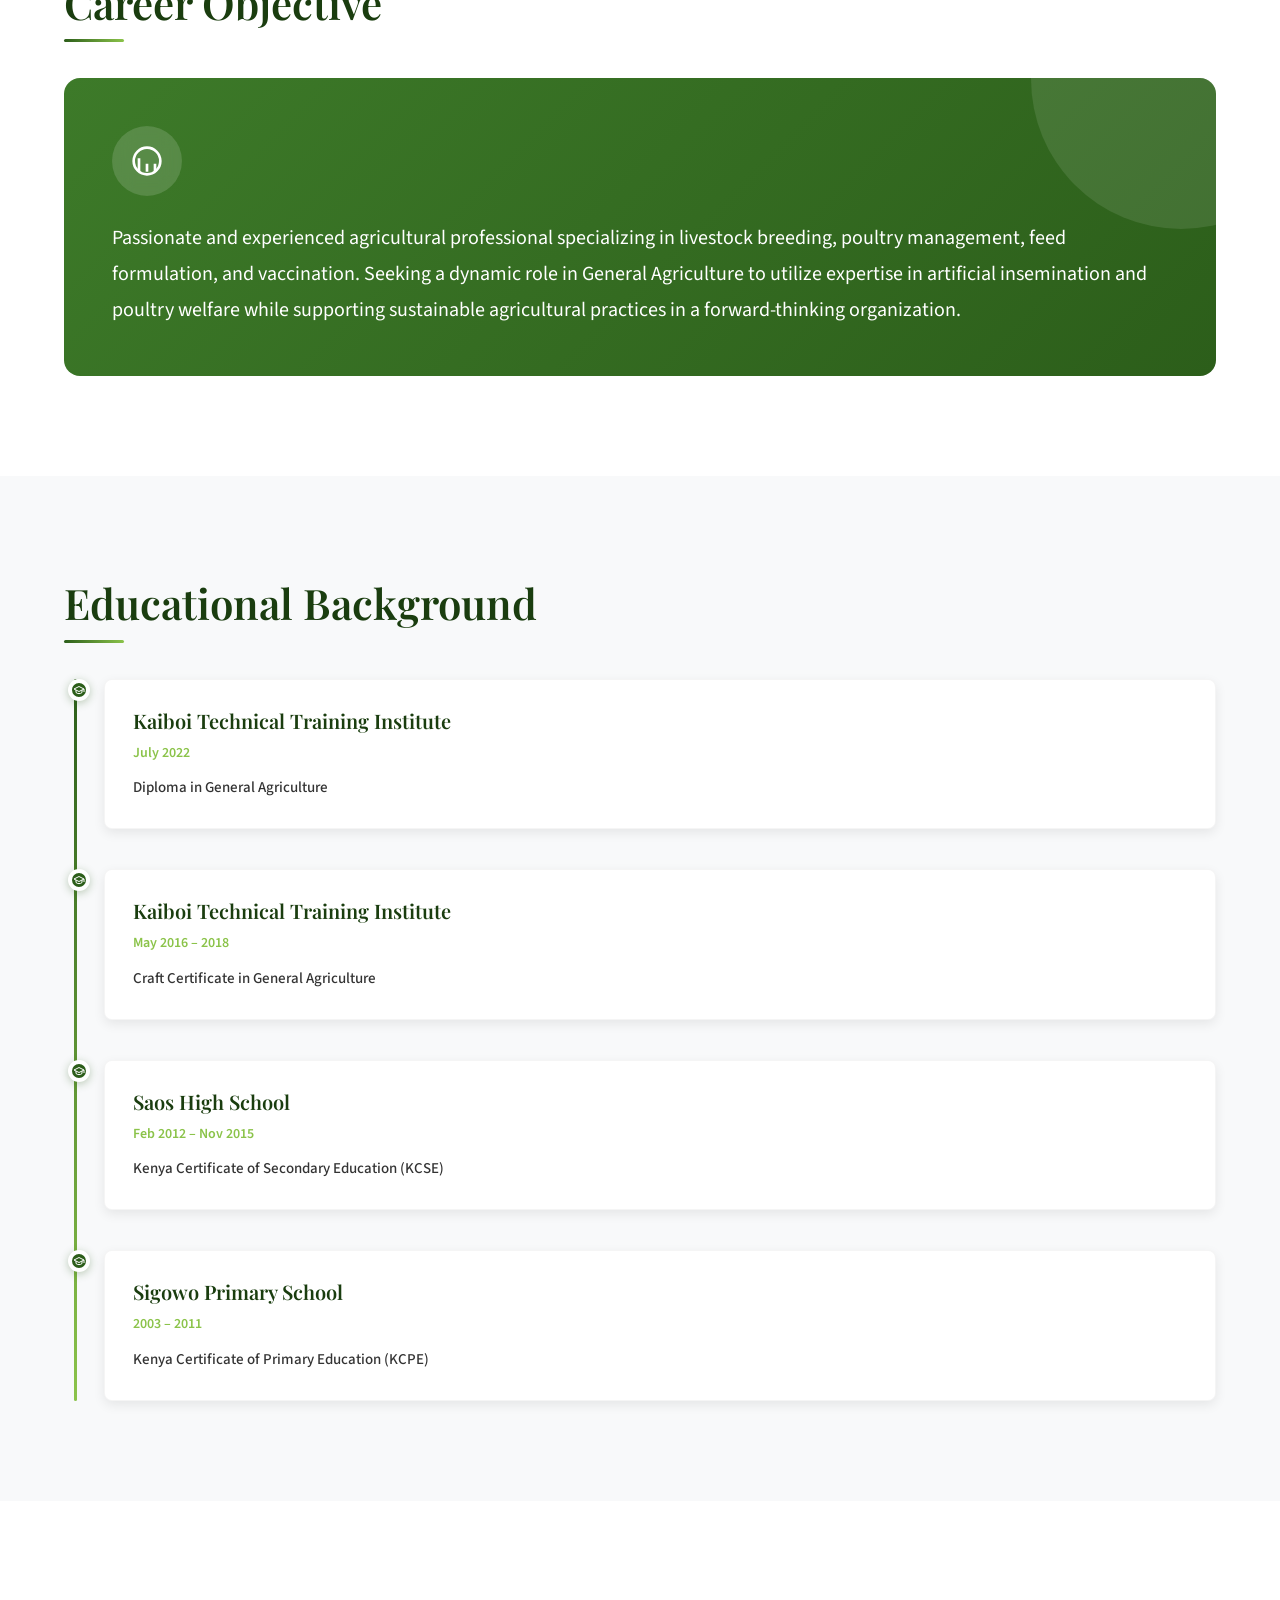
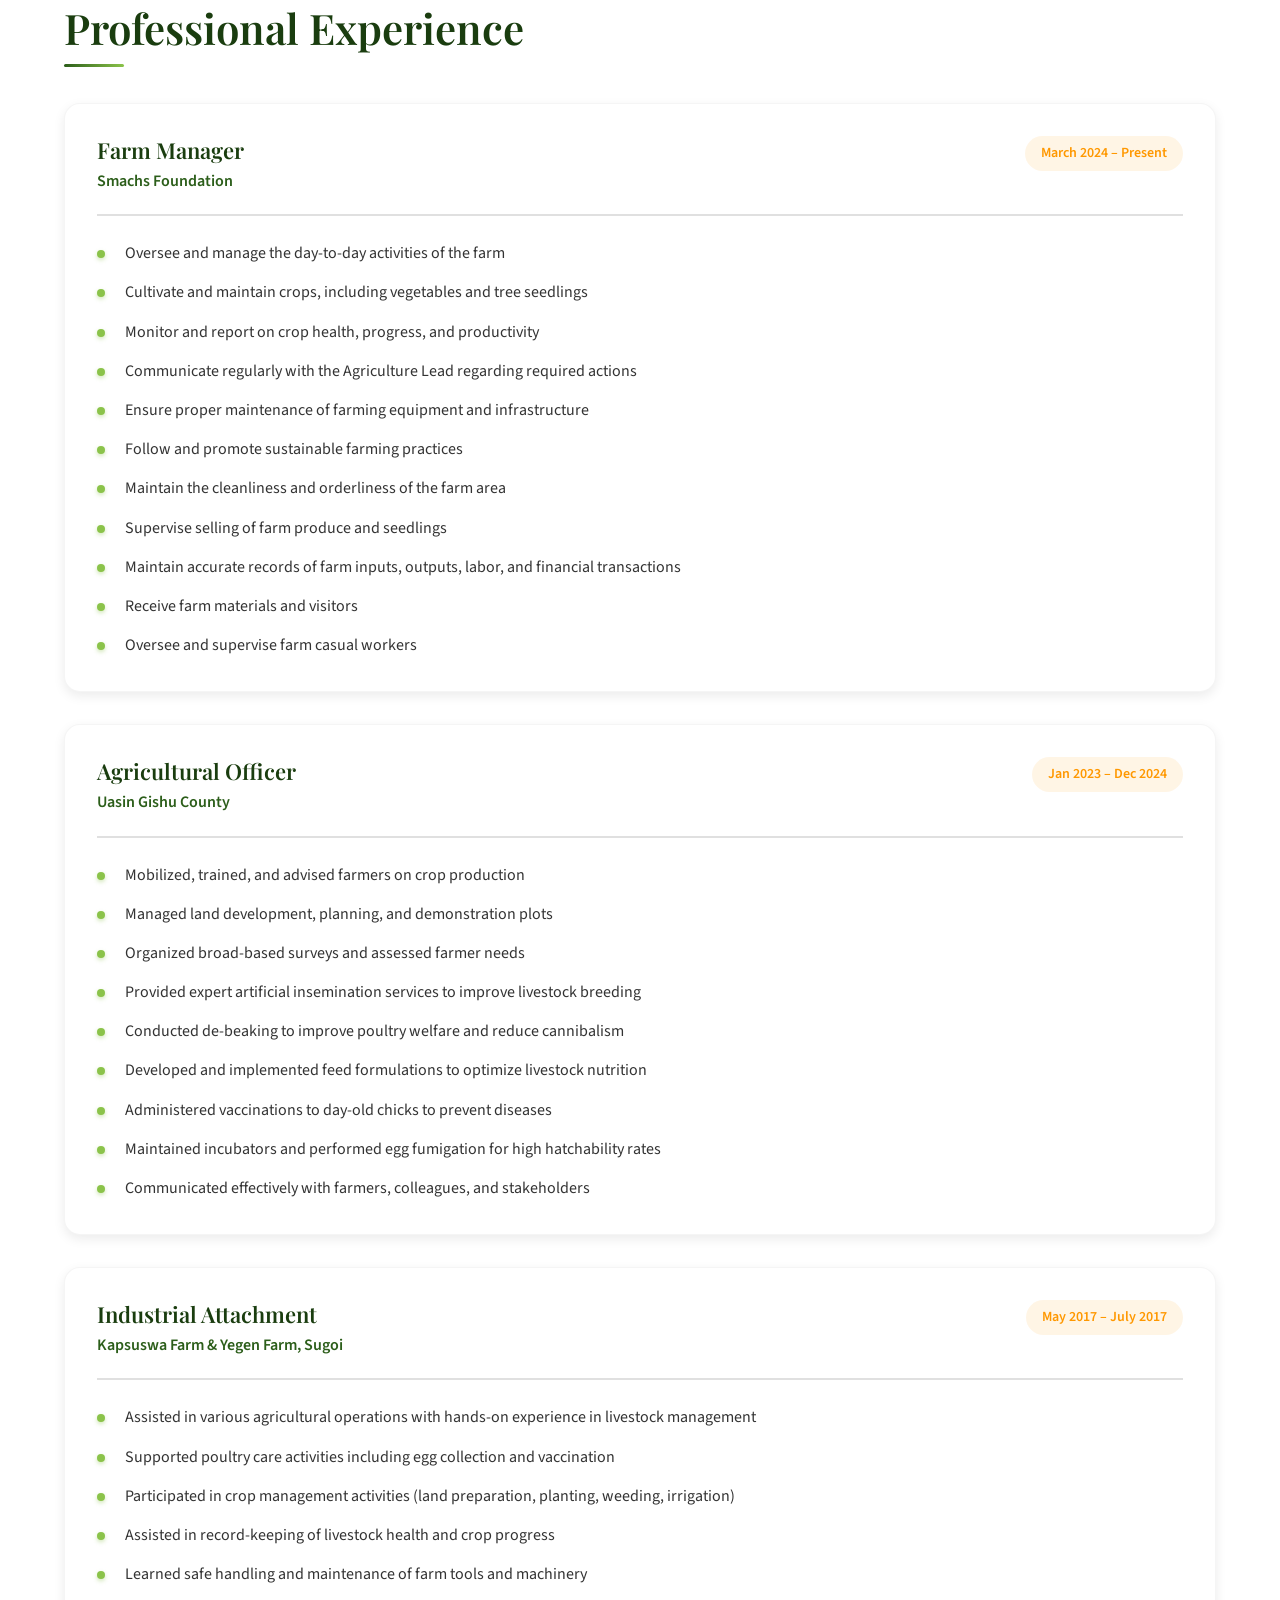
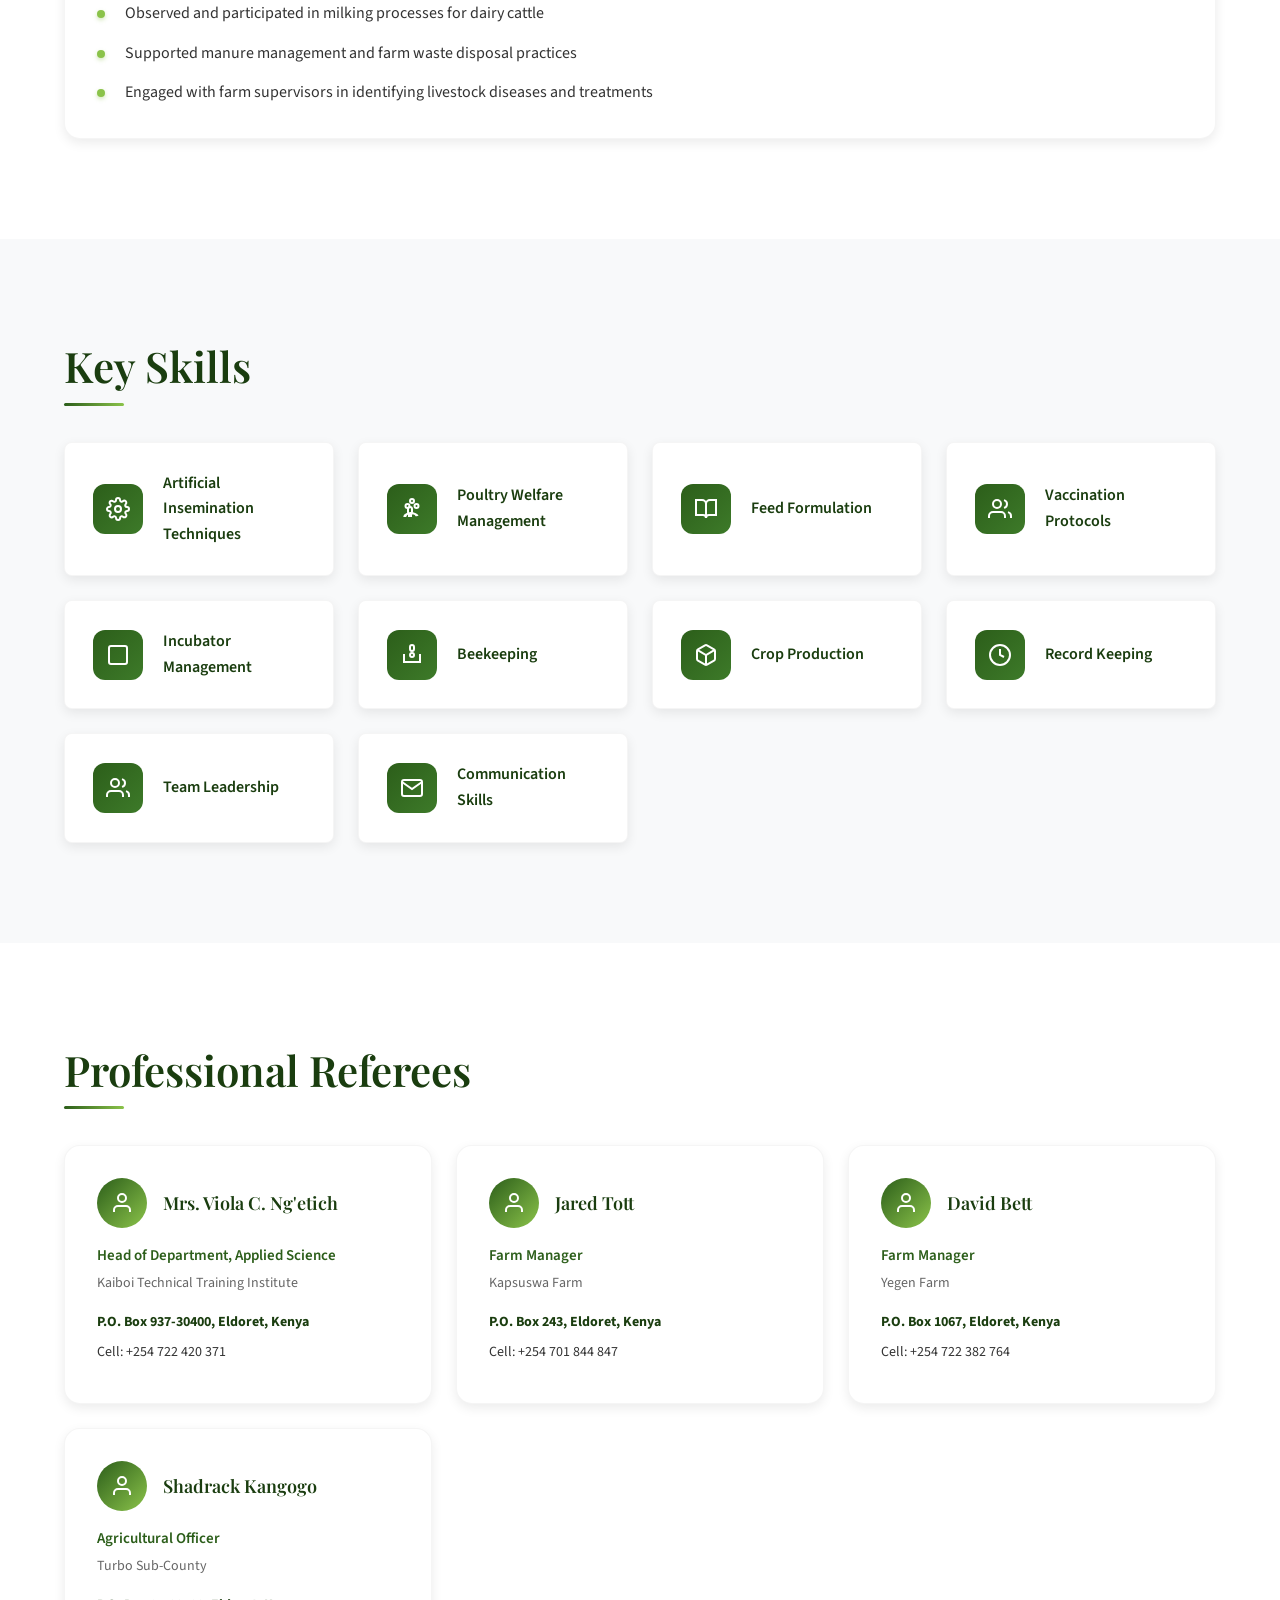
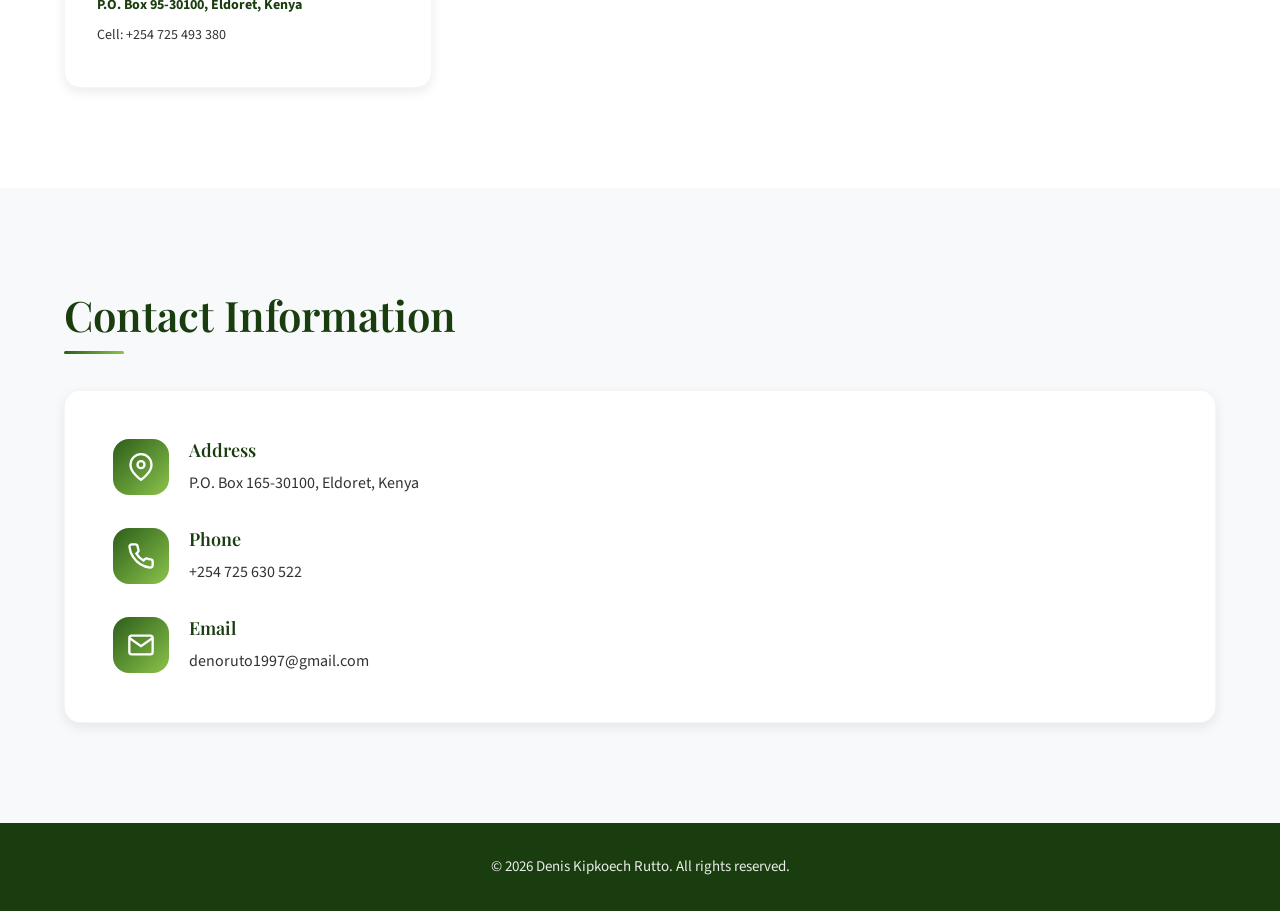
==== commit 2141e23f: "commith" ====
--- a/index.html
+++ b/index.html
@@ -71,10 +71,11 @@
                     <span class="subtitle">Agricultural Professional</span>
                     <h1>Denis Kipkoech Rutto</h1>
                     <p class="hero-description">Specializing in livestock breeding, poultry management, and sustainable agricultural practices with extensive experience in farm operations and agricultural development.</p>
-                    <div class="hero-buttons">
-                        <a href="#contact" class="btn btn-primary">Get In Touch</a>
-                        <a href="#experience" class="btn btn-secondary">View Experience</a>
-                    </div>
+                     <div class="hero-buttons">
+                         <a href="#contact" class="btn btn-primary">Get In Touch</a>
+                         <a href="#experience" class="btn btn-secondary">View Experience</a>
+                         <a href="certificates.html" class="btn btn-secondary">View Certificates</a>
+                     </div>
                 </div>
             </div>
         </div>
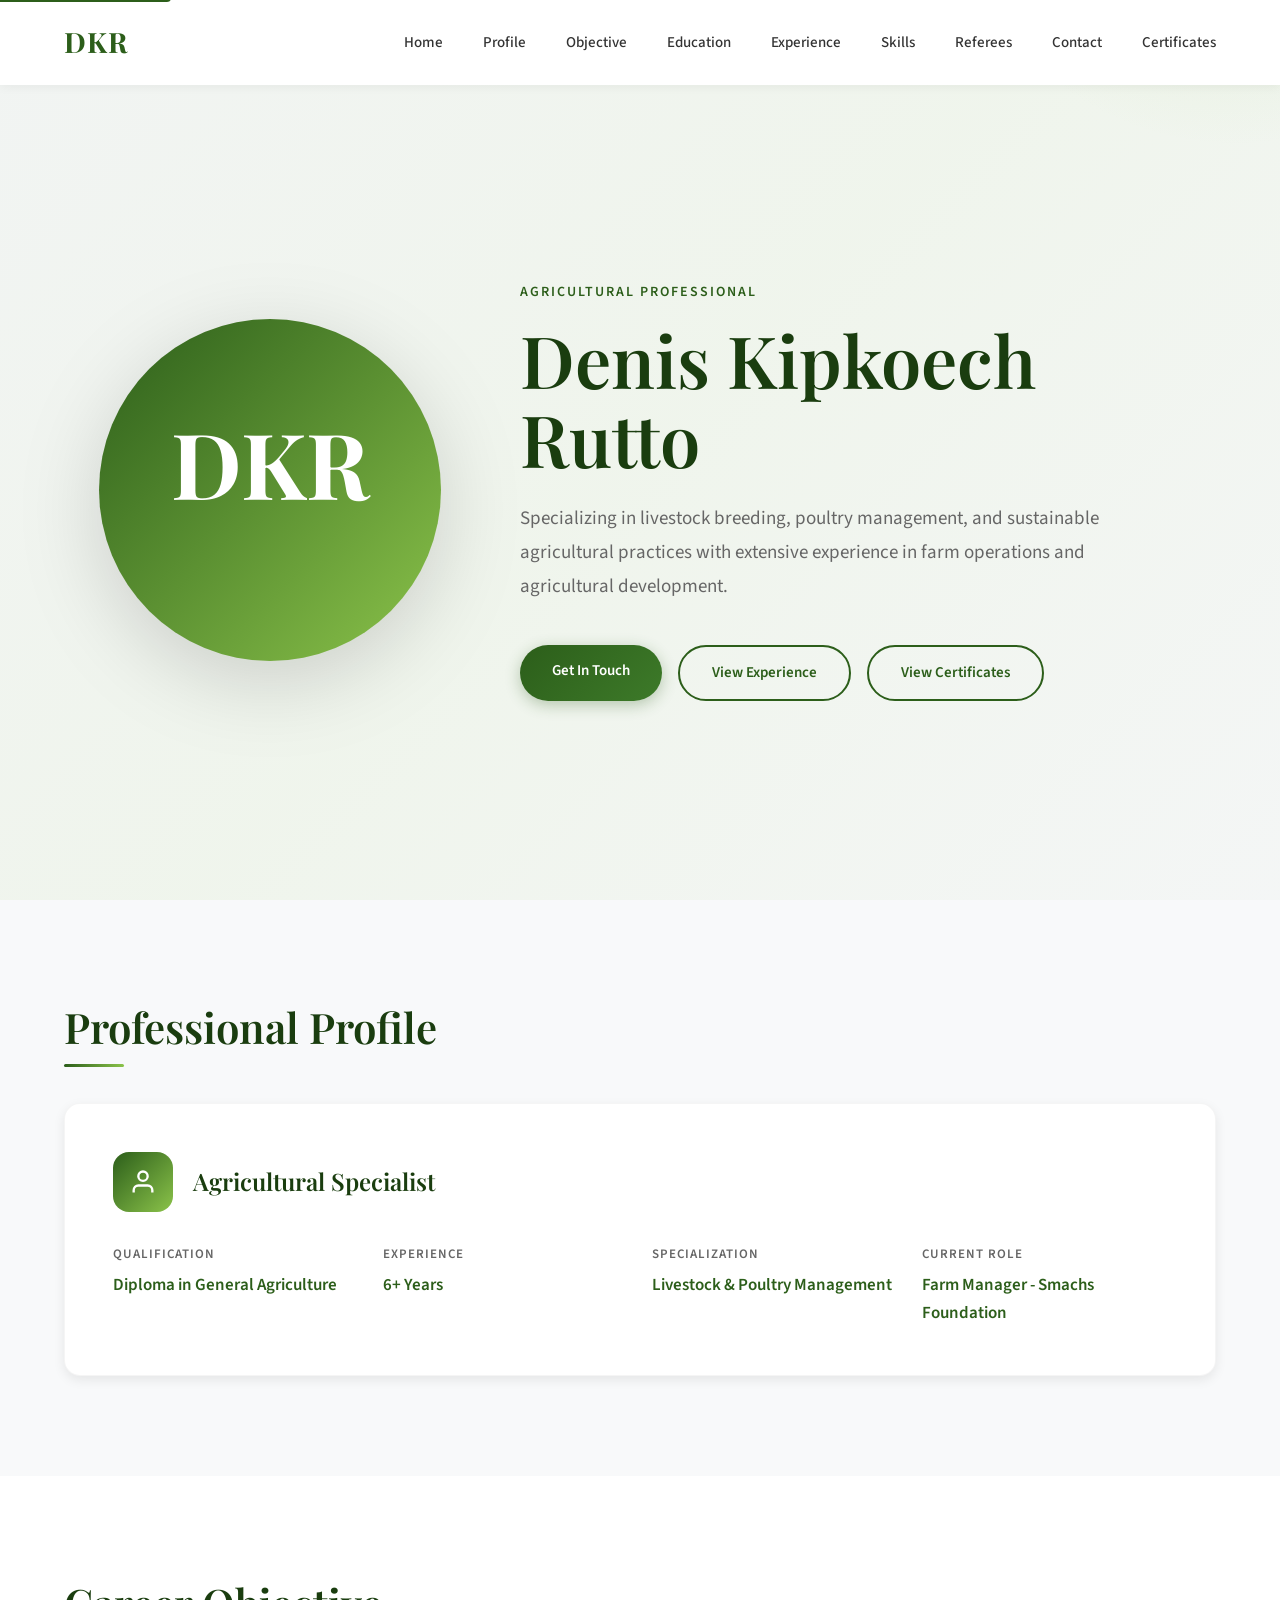
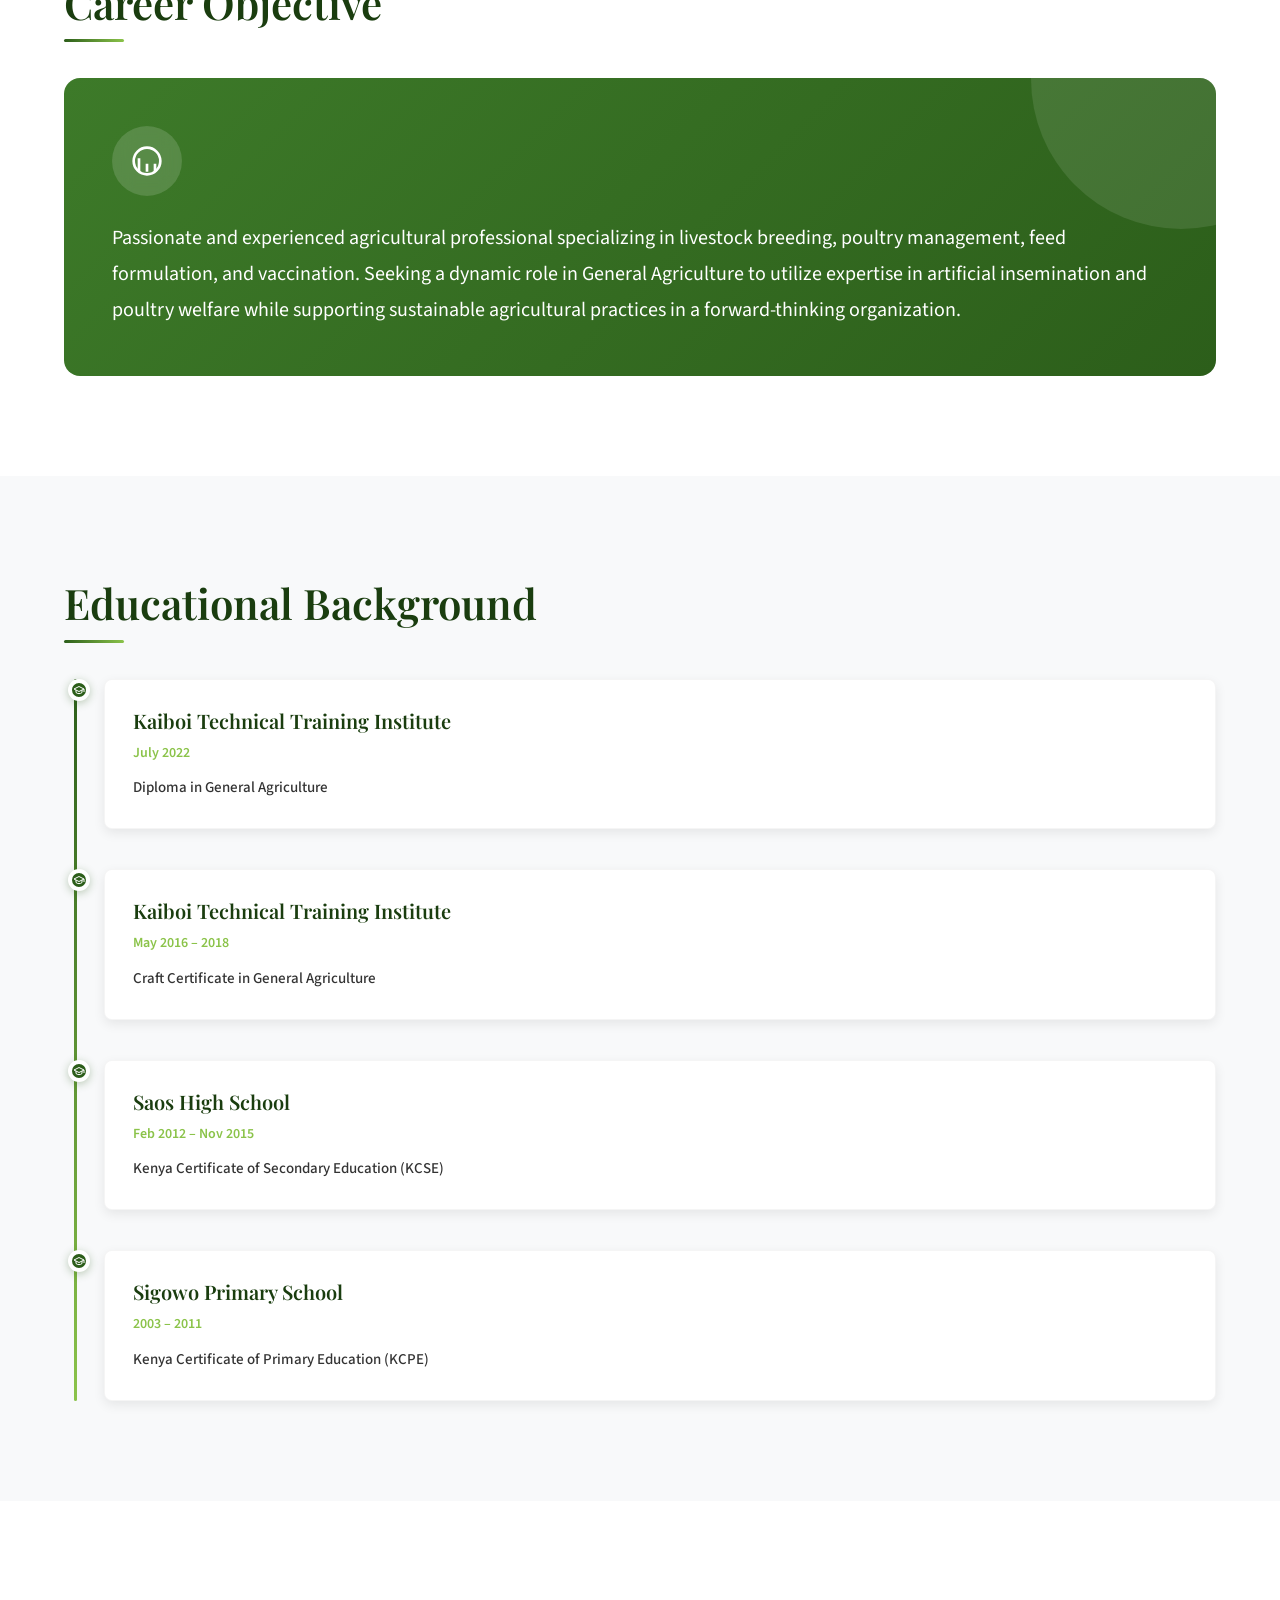
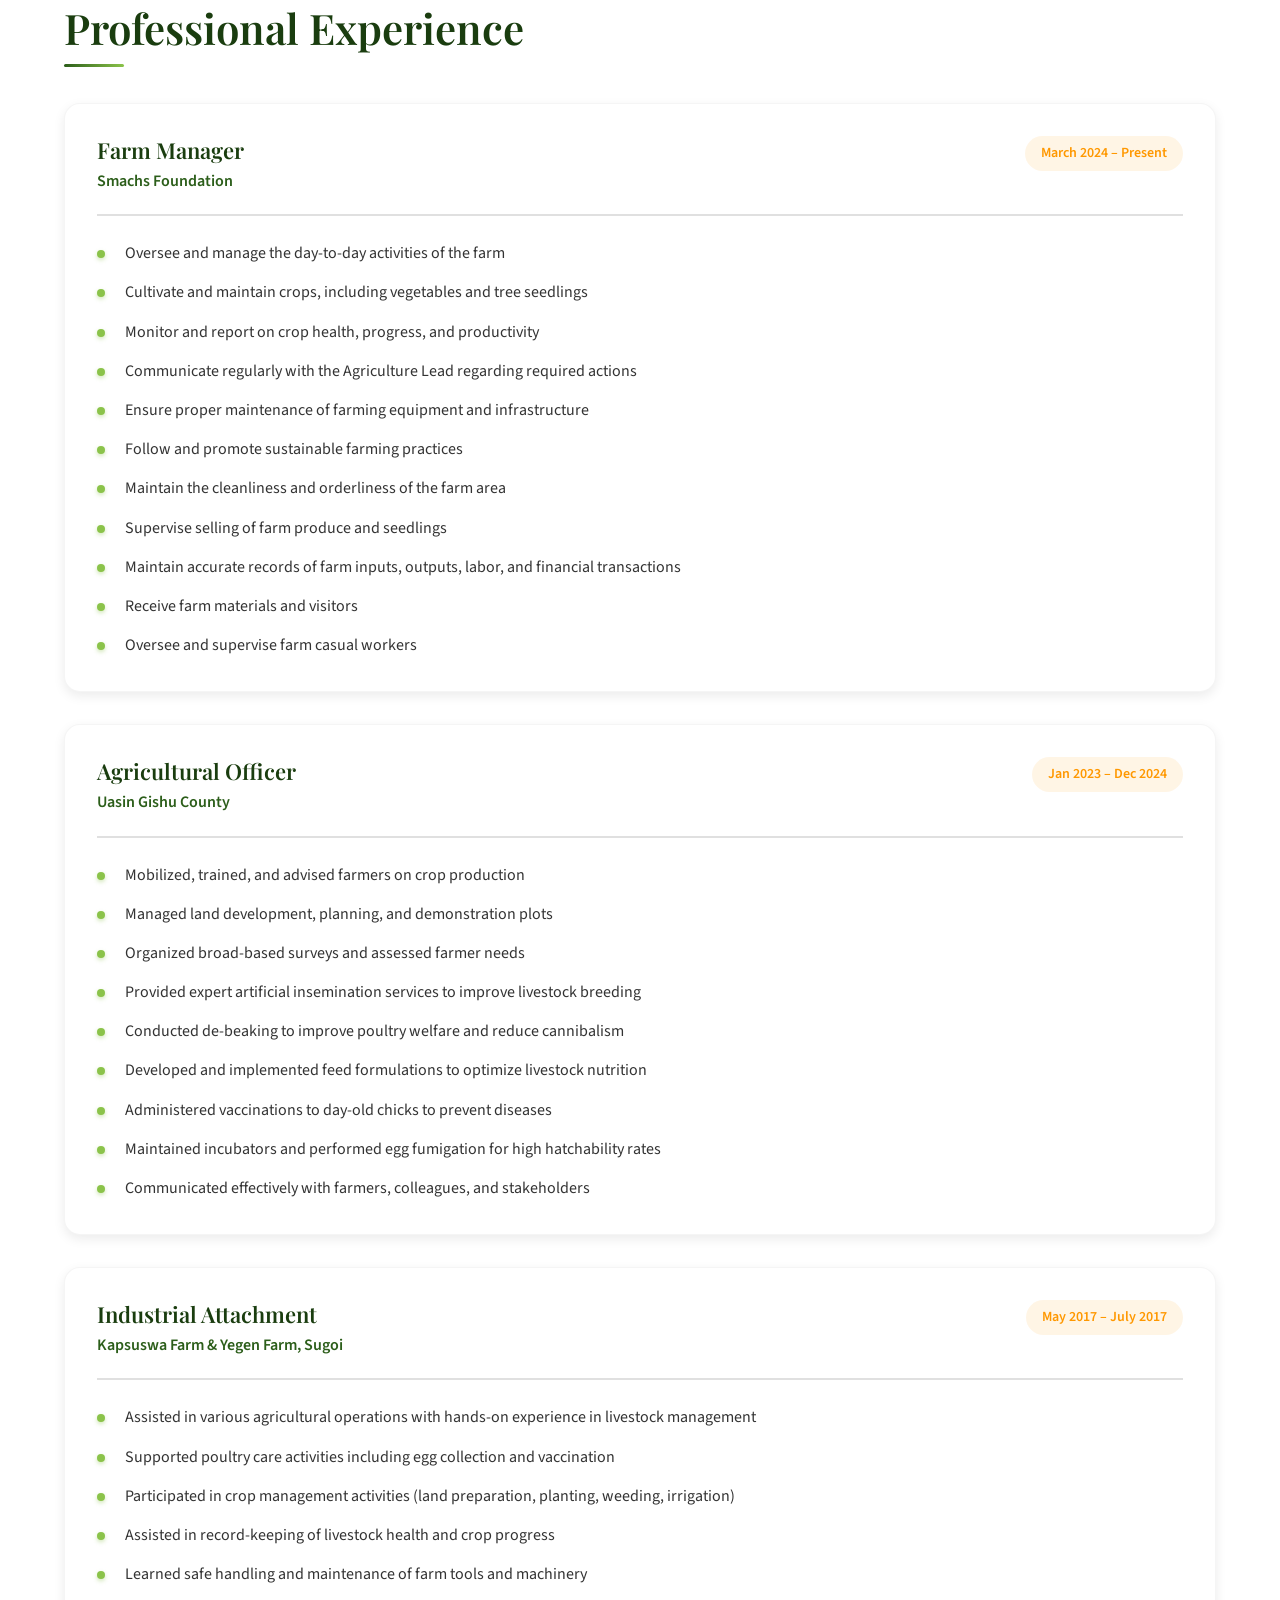
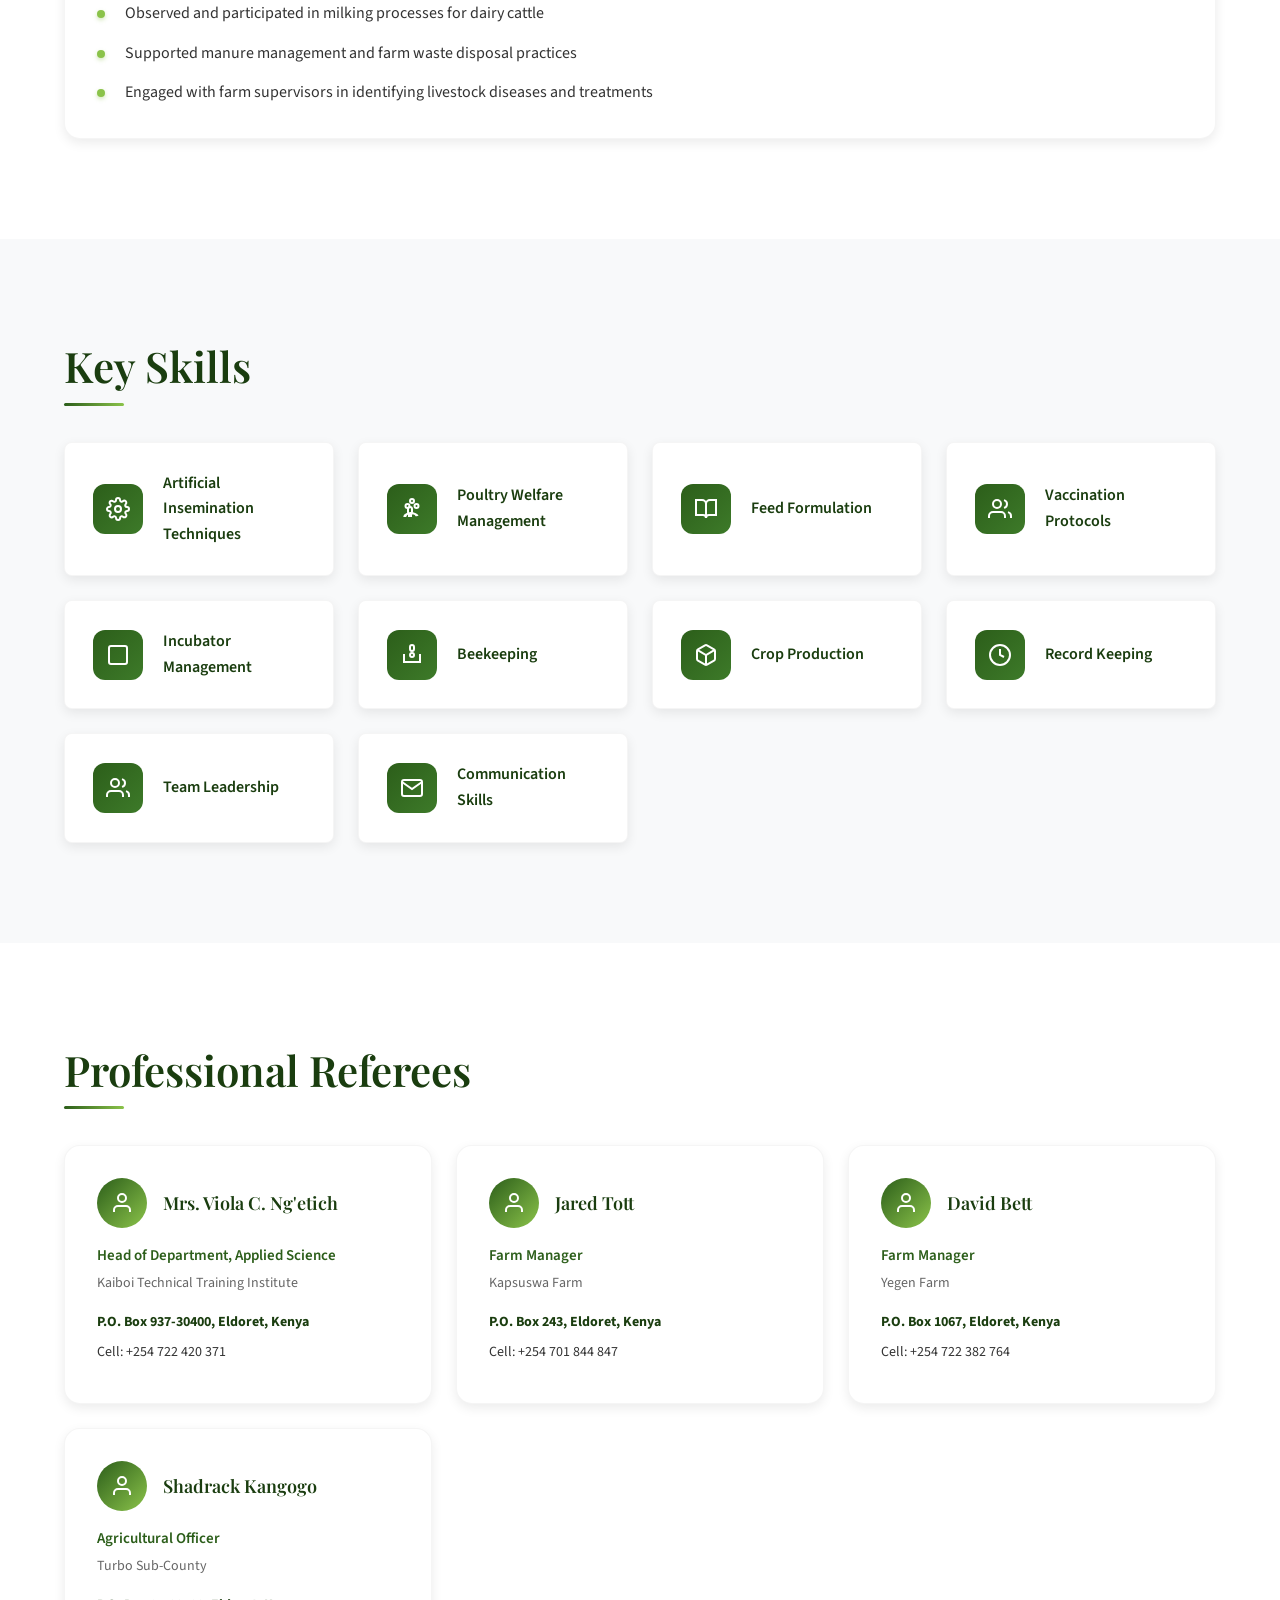
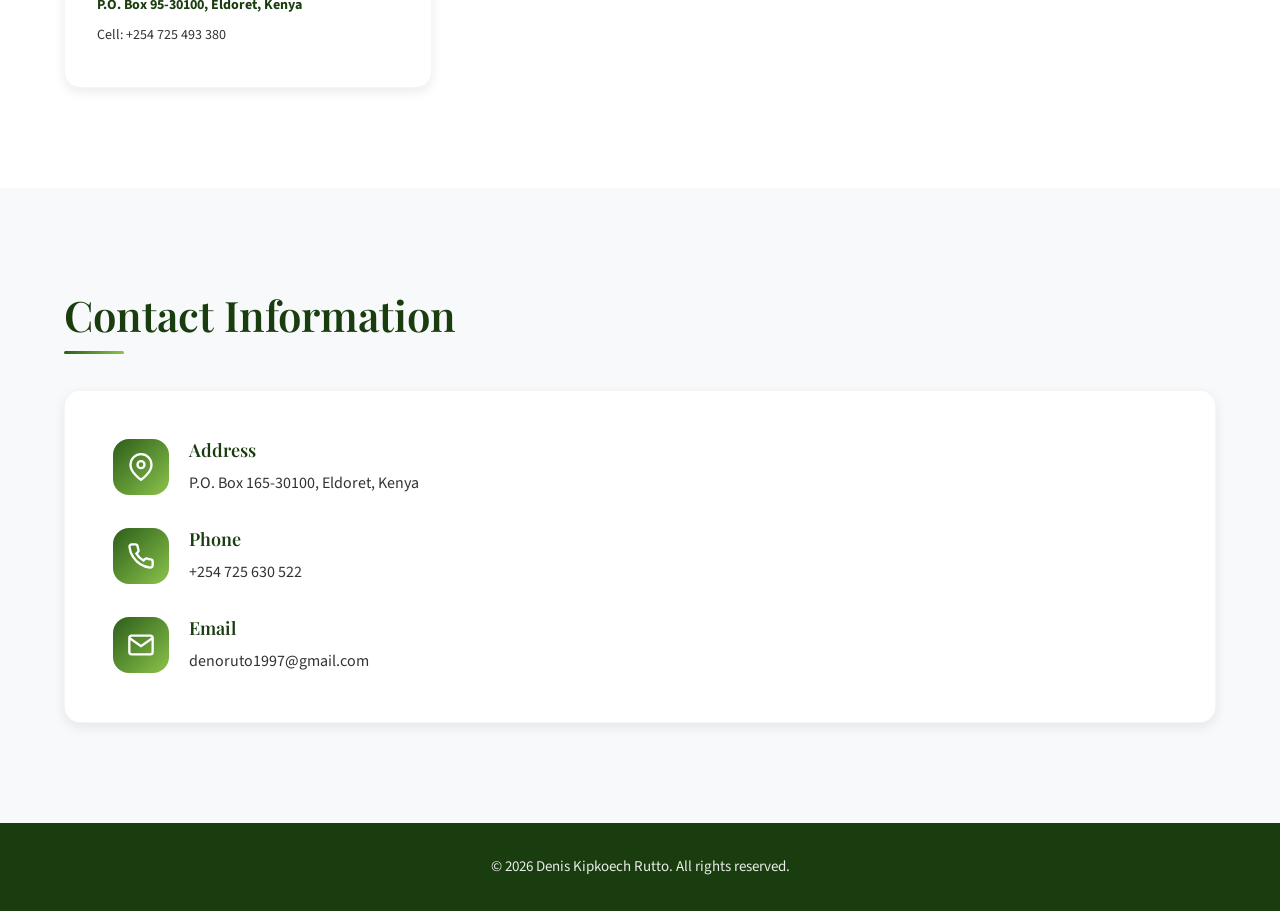
==== commit 80d7777a: "style" ====
--- a/index.html
+++ b/index.html
@@ -64,23 +64,36 @@
         </div>
     </nav>
 
-    <section id="home" class="hero">
-        <div class="container">
-            <div class="hero-content">
-                <div class="hero-text">
-                    <span class="subtitle">Agricultural Professional</span>
-                    <h1>Denis Kipkoech Rutto</h1>
-                    <p class="hero-description">Specializing in livestock breeding, poultry management, and sustainable agricultural practices with extensive experience in farm operations and agricultural development.</p>
+     <section id="home" class="hero">
+         <div class="container">
+             <div class="hero-content">
+                 <div class="hero-image">
+                     <svg viewBox="0 0 200 200" xmlns="http://www.w3.org/2000/svg" role="img" aria-label="Denis Kipkoech Rutto professional profile portrait">
+                         <title>Denis Kipkoech Rutto - Agricultural Professional</title>
+                         <defs>
+                             <linearGradient id="heroGrad" x1="0%" y1="0%" x2="100%" y2="100%">
+                                 <stop offset="0%" style="stop-color:#2c5e1a"/>
+                                 <stop offset="100%" style="stop-color:#8bc34a"/>
+                             </linearGradient>
+                         </defs>
+                         <circle cx="100" cy="100" r="90" fill="url(#heroGrad)"/>
+                         <text x="100" y="105" font-family="Playfair Display, serif" font-size="48" fill="#fff" text-anchor="middle" font-weight="700">DKR</text>
+                     </svg>
+                 </div>
+                 <div class="hero-text">
+                     <span class="subtitle">Agricultural Professional</span>
+                     <h1>Denis Kipkoech Rutto</h1>
+                     <p class="hero-description">Specializing in livestock breeding, poultry management, and sustainable agricultural practices with extensive experience in farm operations and agricultural development.</p>
                      <div class="hero-buttons">
                          <a href="#contact" class="btn btn-primary">Get In Touch</a>
                          <a href="#experience" class="btn btn-secondary">View Experience</a>
                          <a href="certificates.html" class="btn btn-secondary">View Certificates</a>
                      </div>
-                </div>
-            </div>
-        </div>
-        <div class="hero-bg"></div>
-    </section>
+                 </div>
+             </div>
+         </div>
+         <div class="hero-bg"></div>
+     </section>
 
     <section id="profile" class="section">
         <div class="container">
--- a/css/style.css
+++ b/css/style.css
@@ -253,11 +253,65 @@
     max-width: 600px;
 }
 
-.hero-buttons {
-    display: flex;
-    gap: 16px;
-    flex-wrap: wrap;
-}
+ .hero-buttons {
+     display: flex;
+     gap: 16px;
+     flex-wrap: wrap;
+ }
+
+ .hero-content {
+     display: flex;
+     align-items: center;
+     justify-content: space-between;
+     gap: 60px;
+     padding: 60px 0;
+ }
+
+ .hero-image {
+     flex: 0 0 380px;
+     height: 380px;
+     display: flex;
+     align-items: center;
+     justify-content: center;
+ }
+
+ .hero-image svg {
+     width: 100%;
+     height: 100%;
+     filter: drop-shadow(0 20px 40px rgba(0, 0, 0, 0.15));
+     transition: var(--transition);
+ }
+
+ .hero-image svg:hover {
+     transform: translateY(-10px);
+     filter: drop-shadow(0 30px 60px rgba(0, 0, 0, 0.2));
+ }
+
+ .hero-image .circular-bg {
+     fill: var(--primary);
+     opacity: 0.05;
+ }
+
+ @media (max-width: 900px) {
+     .hero-content {
+         flex-direction: column;
+         text-align: center;
+         gap: 40px;
+     }
+
+     .hero-image {
+         flex: 0 0 280px;
+         height: 280px;
+     }
+
+     .hero-text {
+         max-width: 100%;
+     }
+
+     .hero-buttons {
+         justify-content: center;
+     }
+ }
 
 /* Section Base */
 .section {
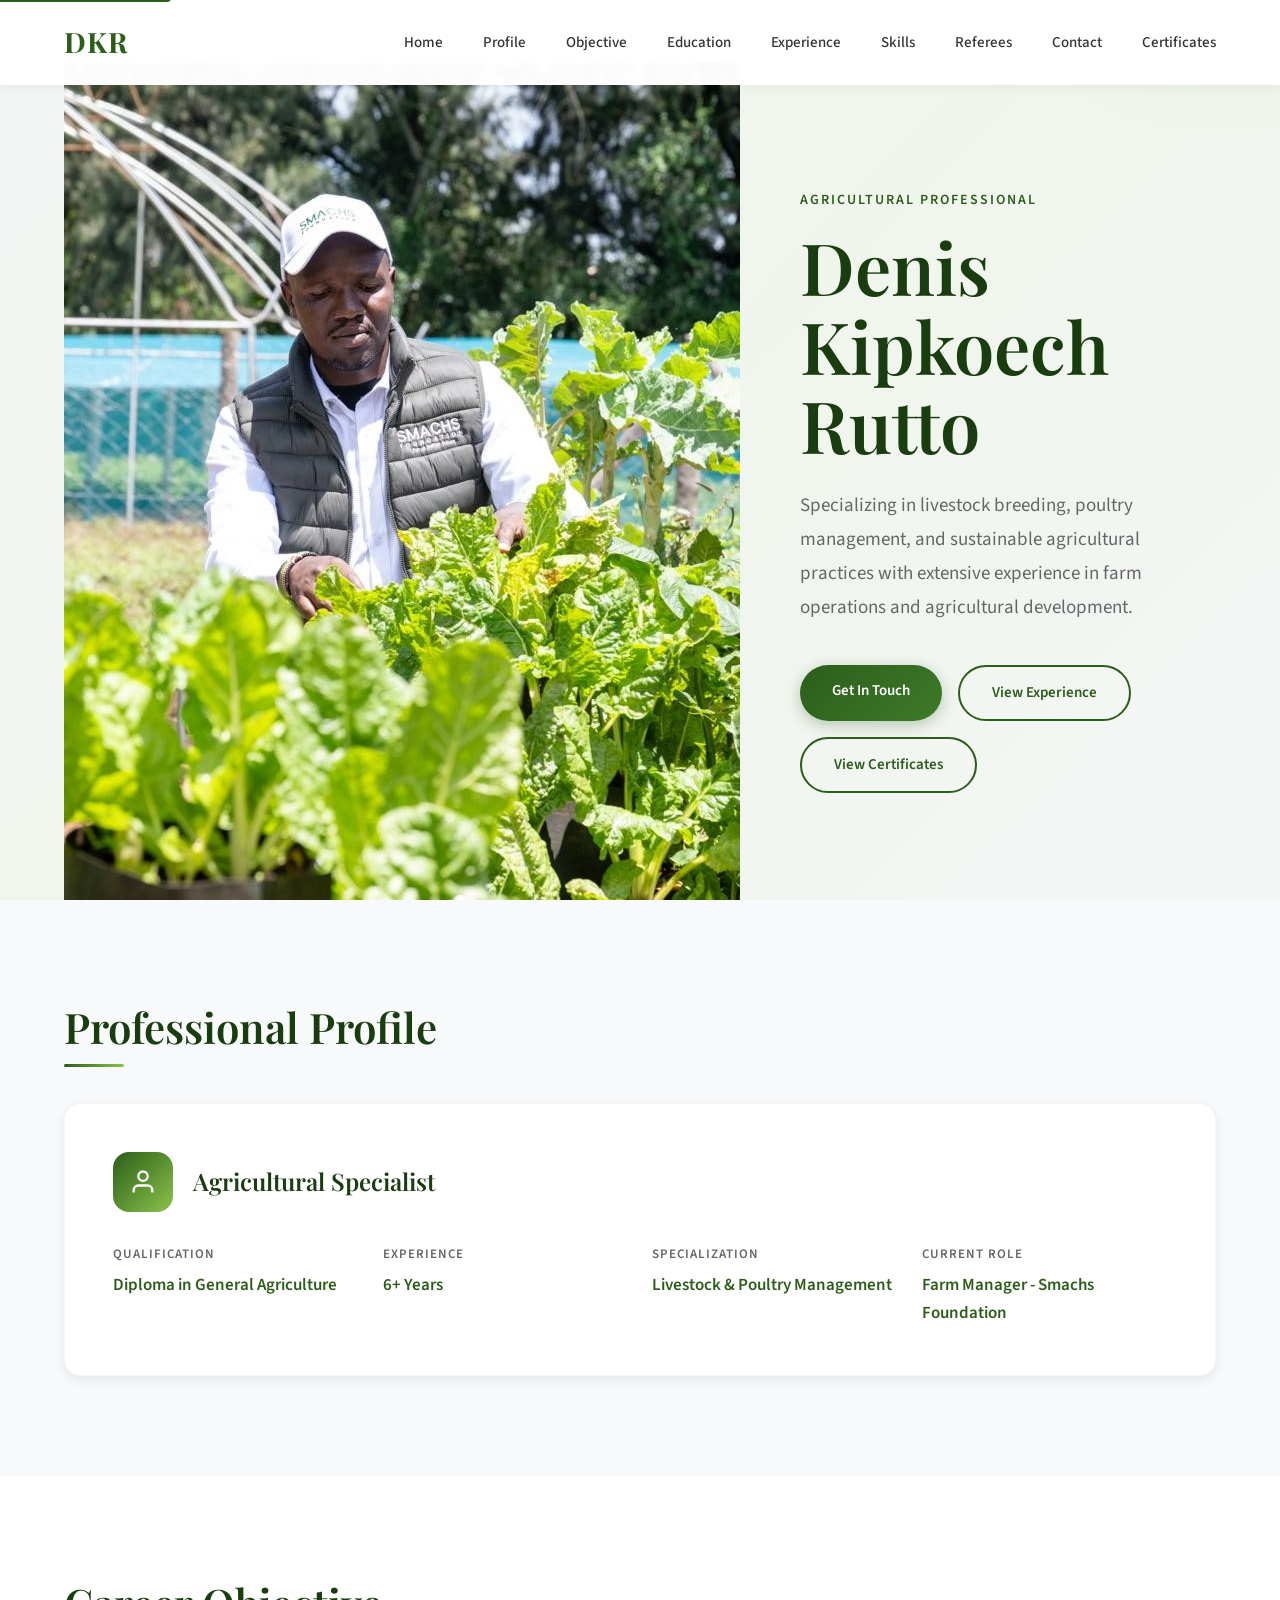
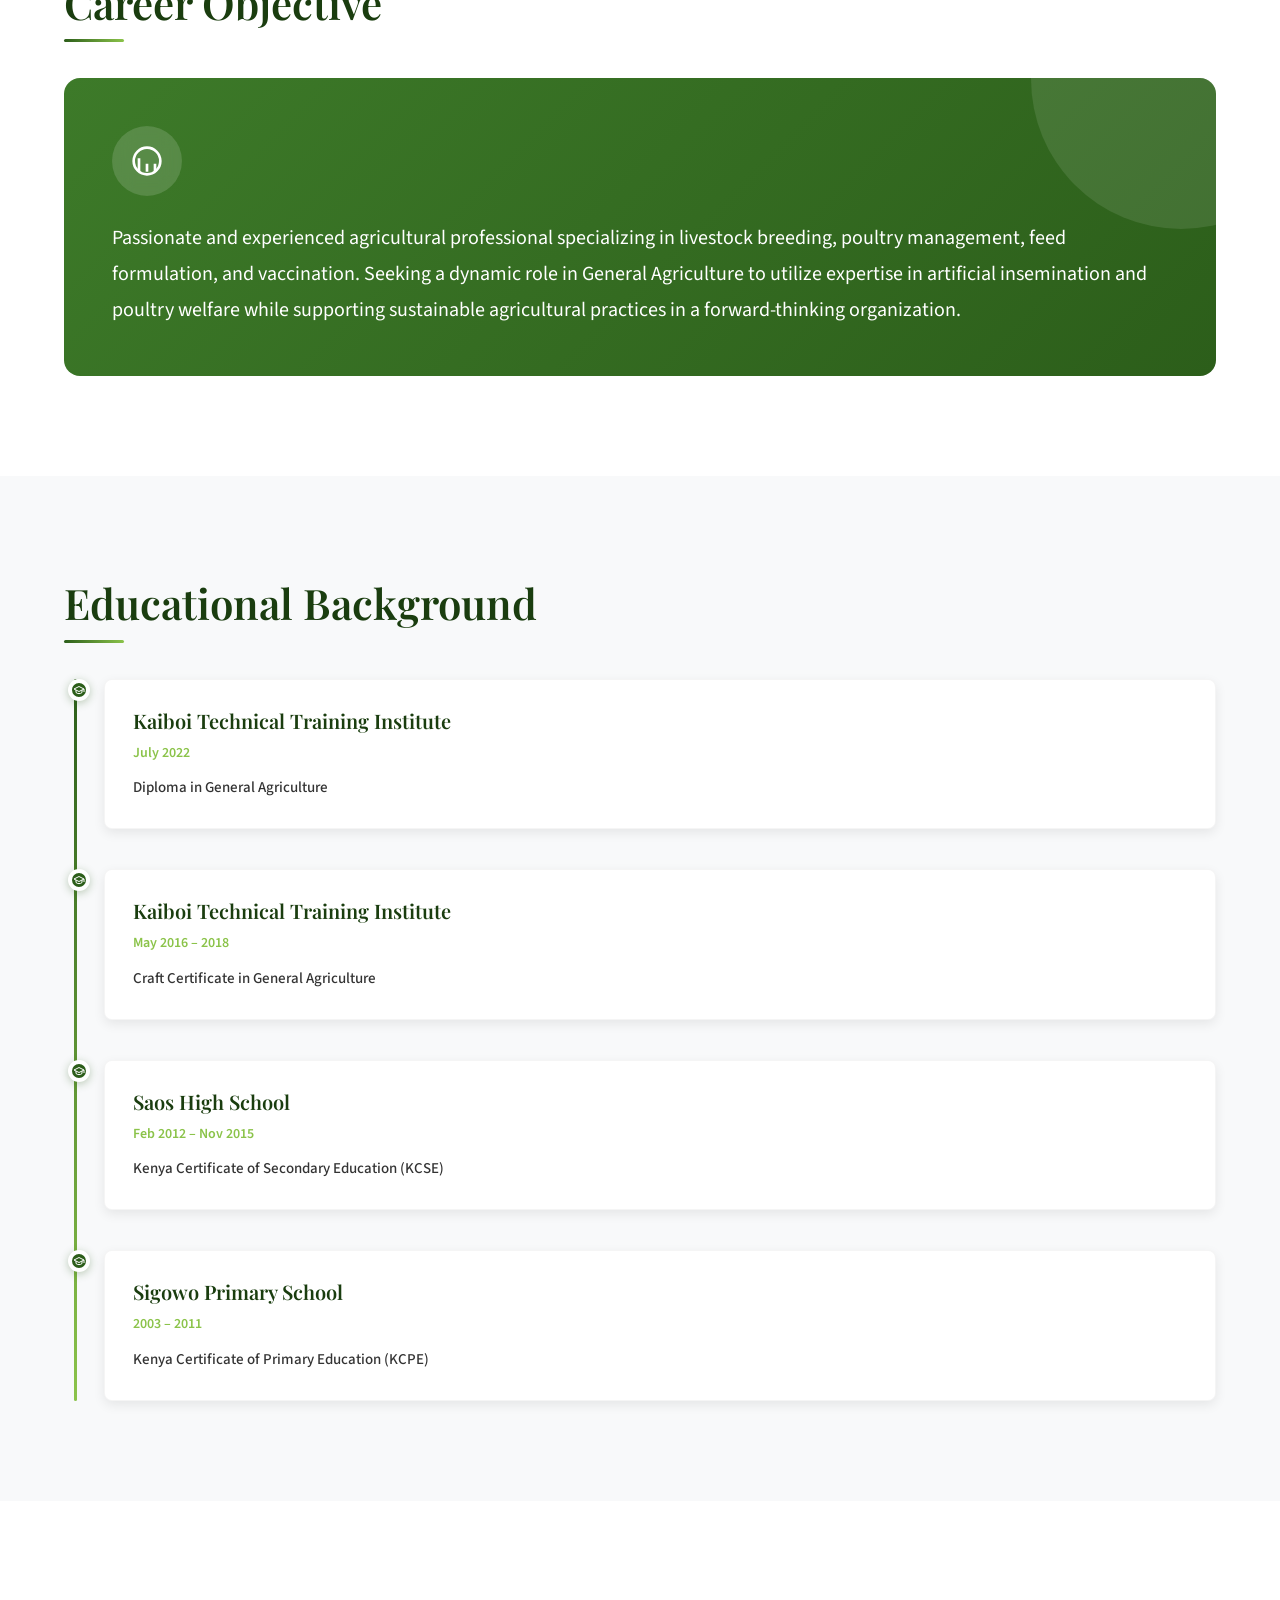
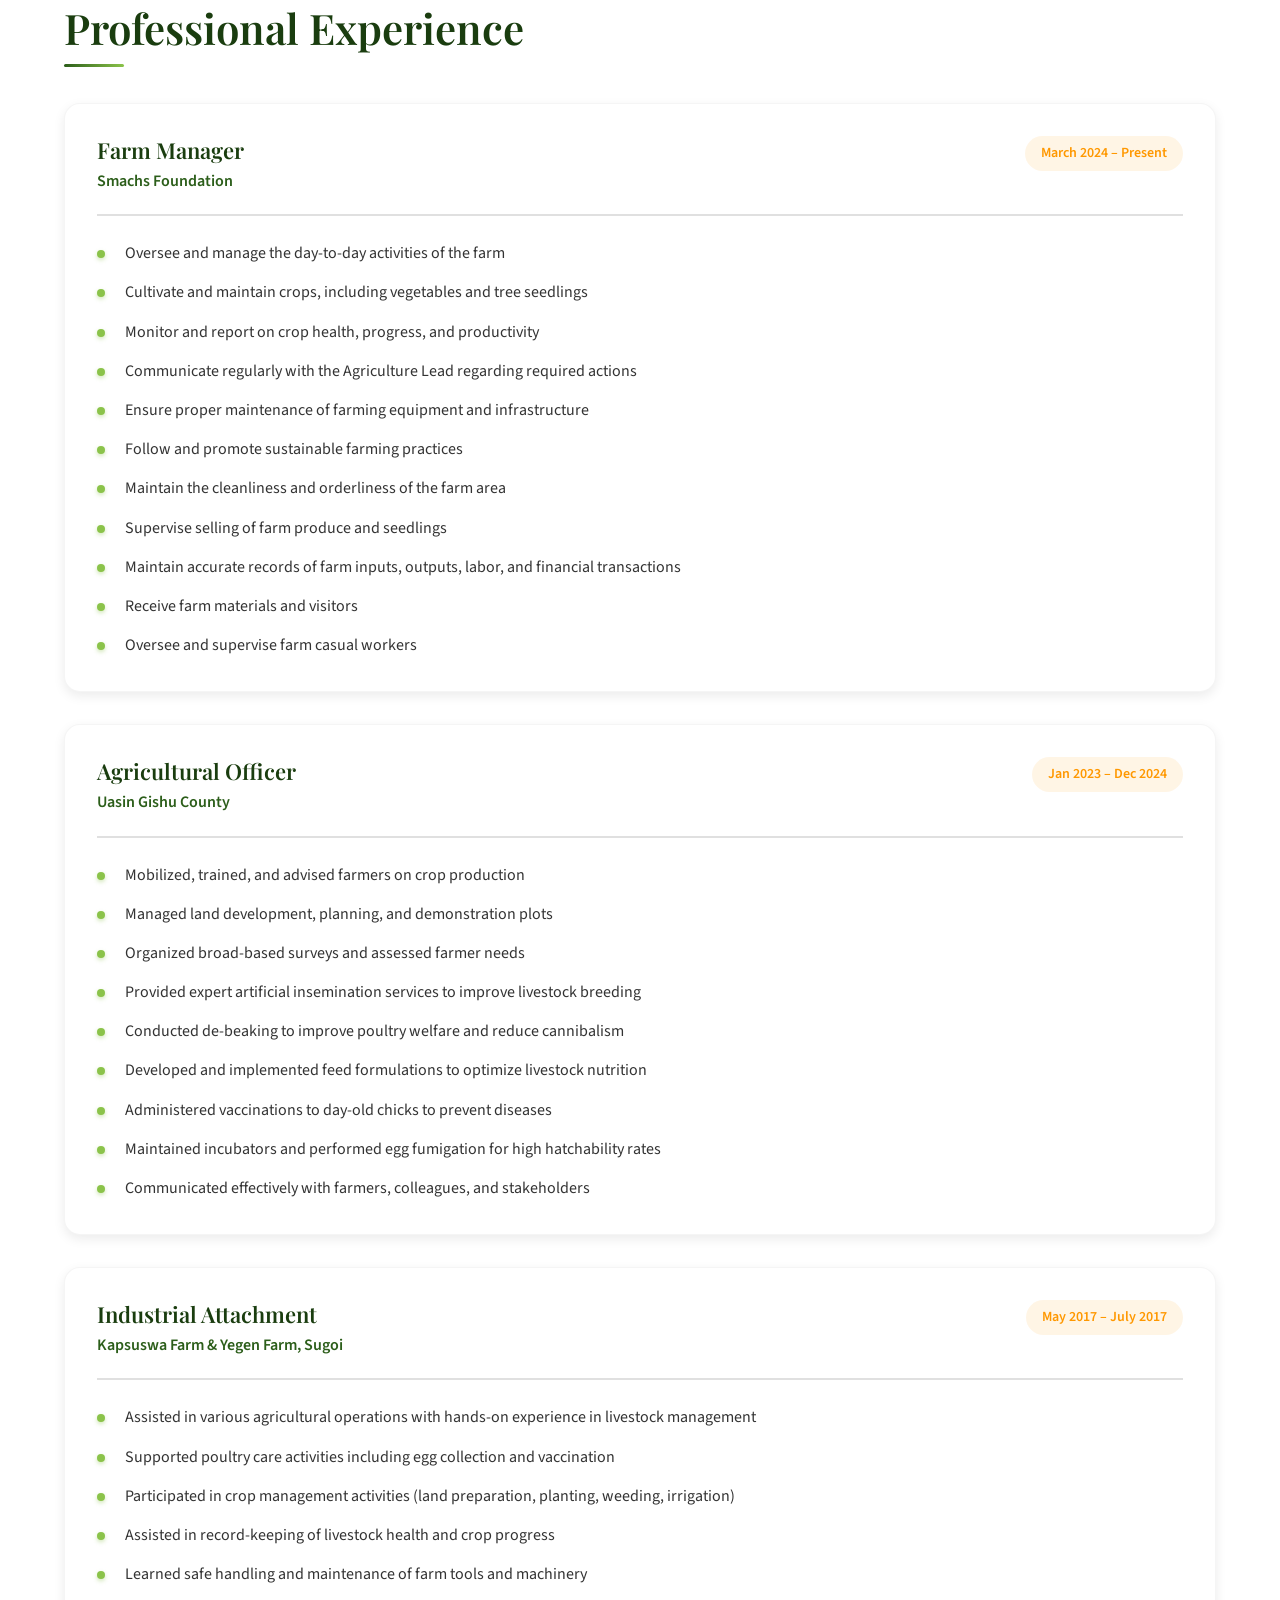
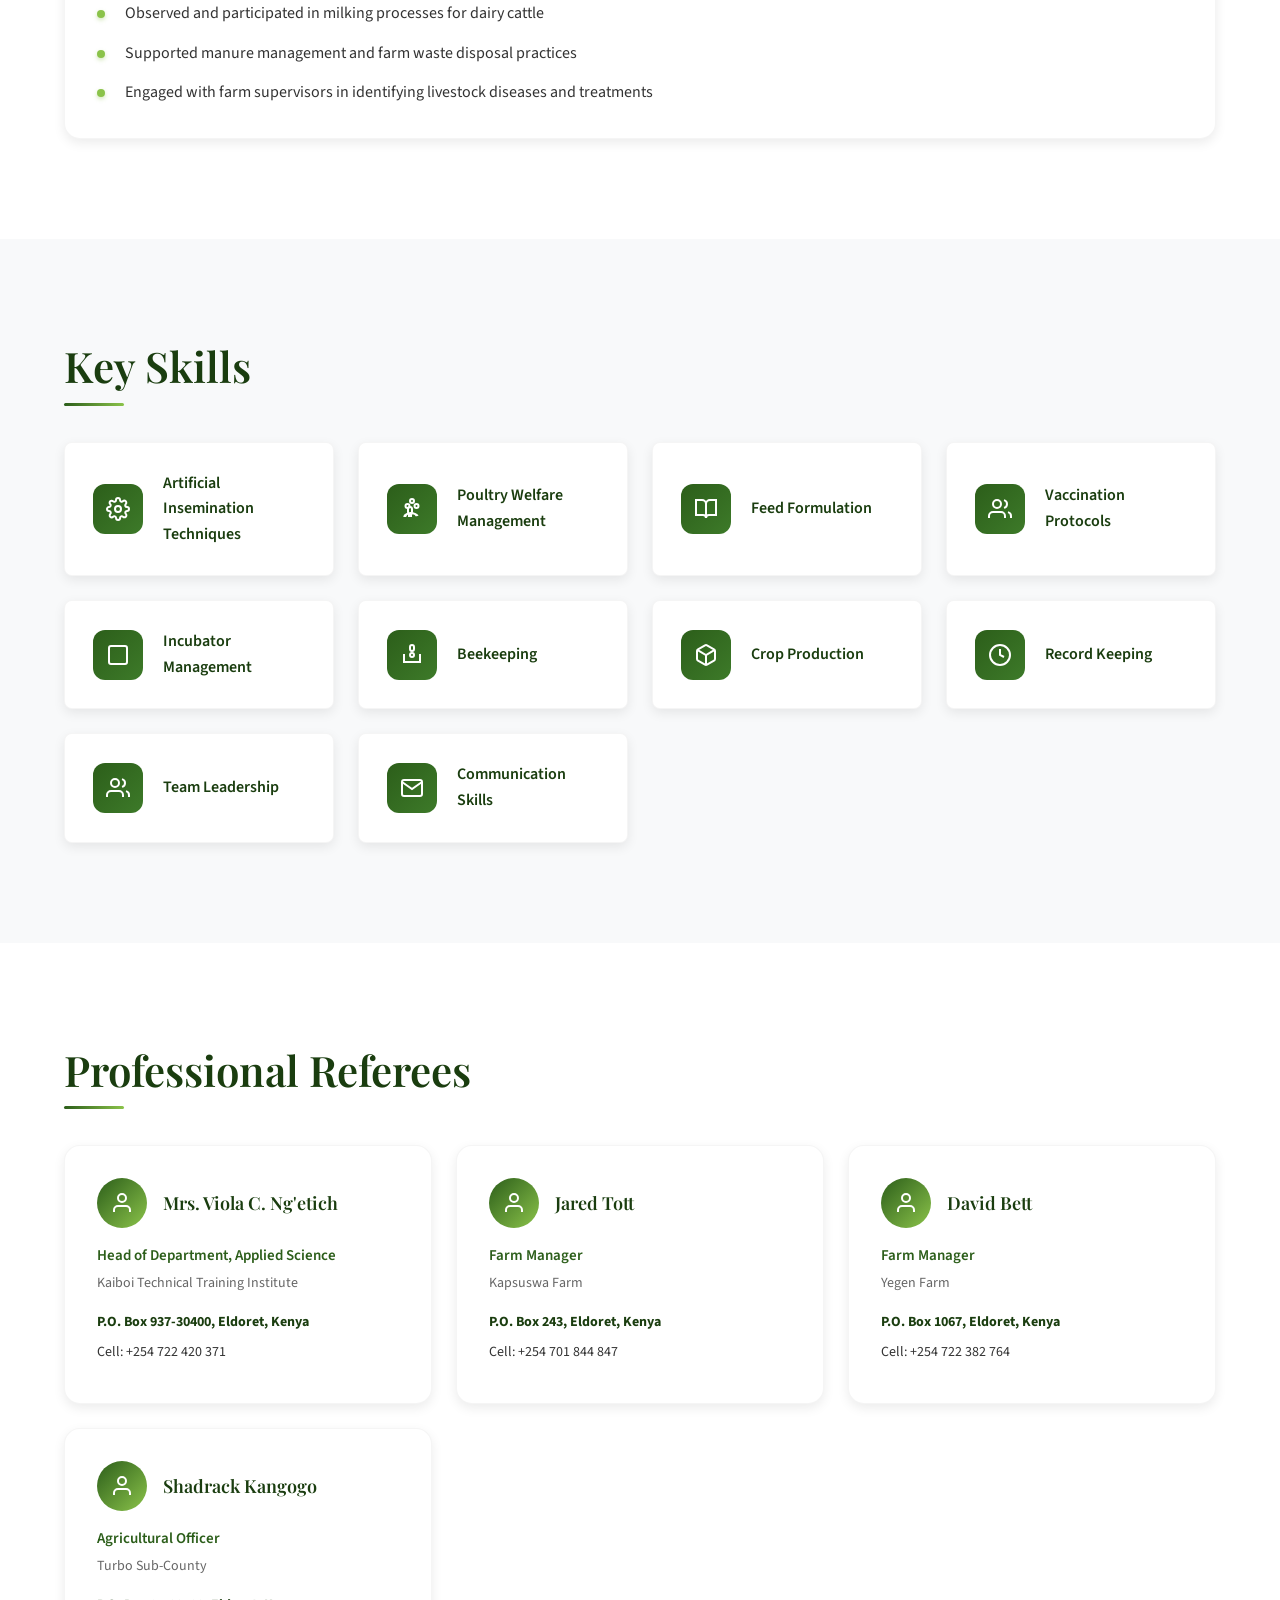
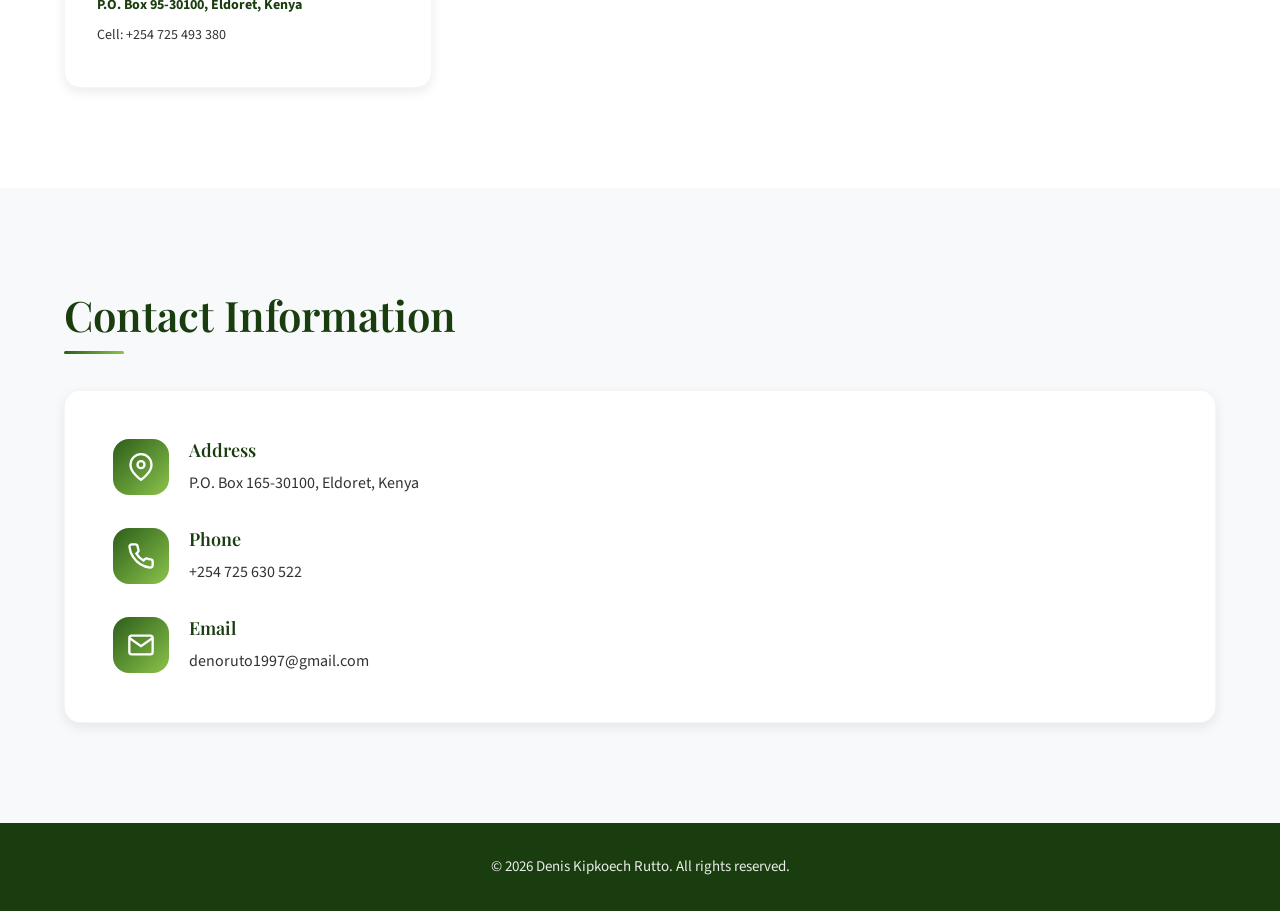
==== commit 30fa759c: "pic" ====
--- a/index.html
+++ b/index.html
@@ -15,6 +15,7 @@
       "@context": "https://schema.org",
       "@type": "Person",
       "name": "Denis Kipkoech Rutto",
+      "image": "https://denoruto1997.github.io/portfolio/images/profile.jpeg",
       "url": "https://denoruto1997.github.io/portfolio/",
       "jobTitle": "Farm Manager",
       "worksFor": {
@@ -64,21 +65,12 @@
         </div>
     </nav>
 
+    <main id="main-content" tabindex="-1">
      <section id="home" class="hero">
          <div class="container">
              <div class="hero-content">
                  <div class="hero-image">
-                     <svg viewBox="0 0 200 200" xmlns="http://www.w3.org/2000/svg" role="img" aria-label="Denis Kipkoech Rutto professional profile portrait">
-                         <title>Denis Kipkoech Rutto - Agricultural Professional</title>
-                         <defs>
-                             <linearGradient id="heroGrad" x1="0%" y1="0%" x2="100%" y2="100%">
-                                 <stop offset="0%" style="stop-color:#2c5e1a"/>
-                                 <stop offset="100%" style="stop-color:#8bc34a"/>
-                             </linearGradient>
-                         </defs>
-                         <circle cx="100" cy="100" r="90" fill="url(#heroGrad)"/>
-                         <text x="100" y="105" font-family="Playfair Display, serif" font-size="48" fill="#fff" text-anchor="middle" font-weight="700">DKR</text>
-                     </svg>
+                     <img src="images/profile.jpeg" alt="Denis Kipkoech Rutto - Agricultural Professional" class="hero-portrait">
                  </div>
                  <div class="hero-text">
                      <span class="subtitle">Agricultural Professional</span>
@@ -503,6 +495,7 @@
             </div>
         </div>
     </section>
+    </main>
 
     <footer>
         <div class="container">
